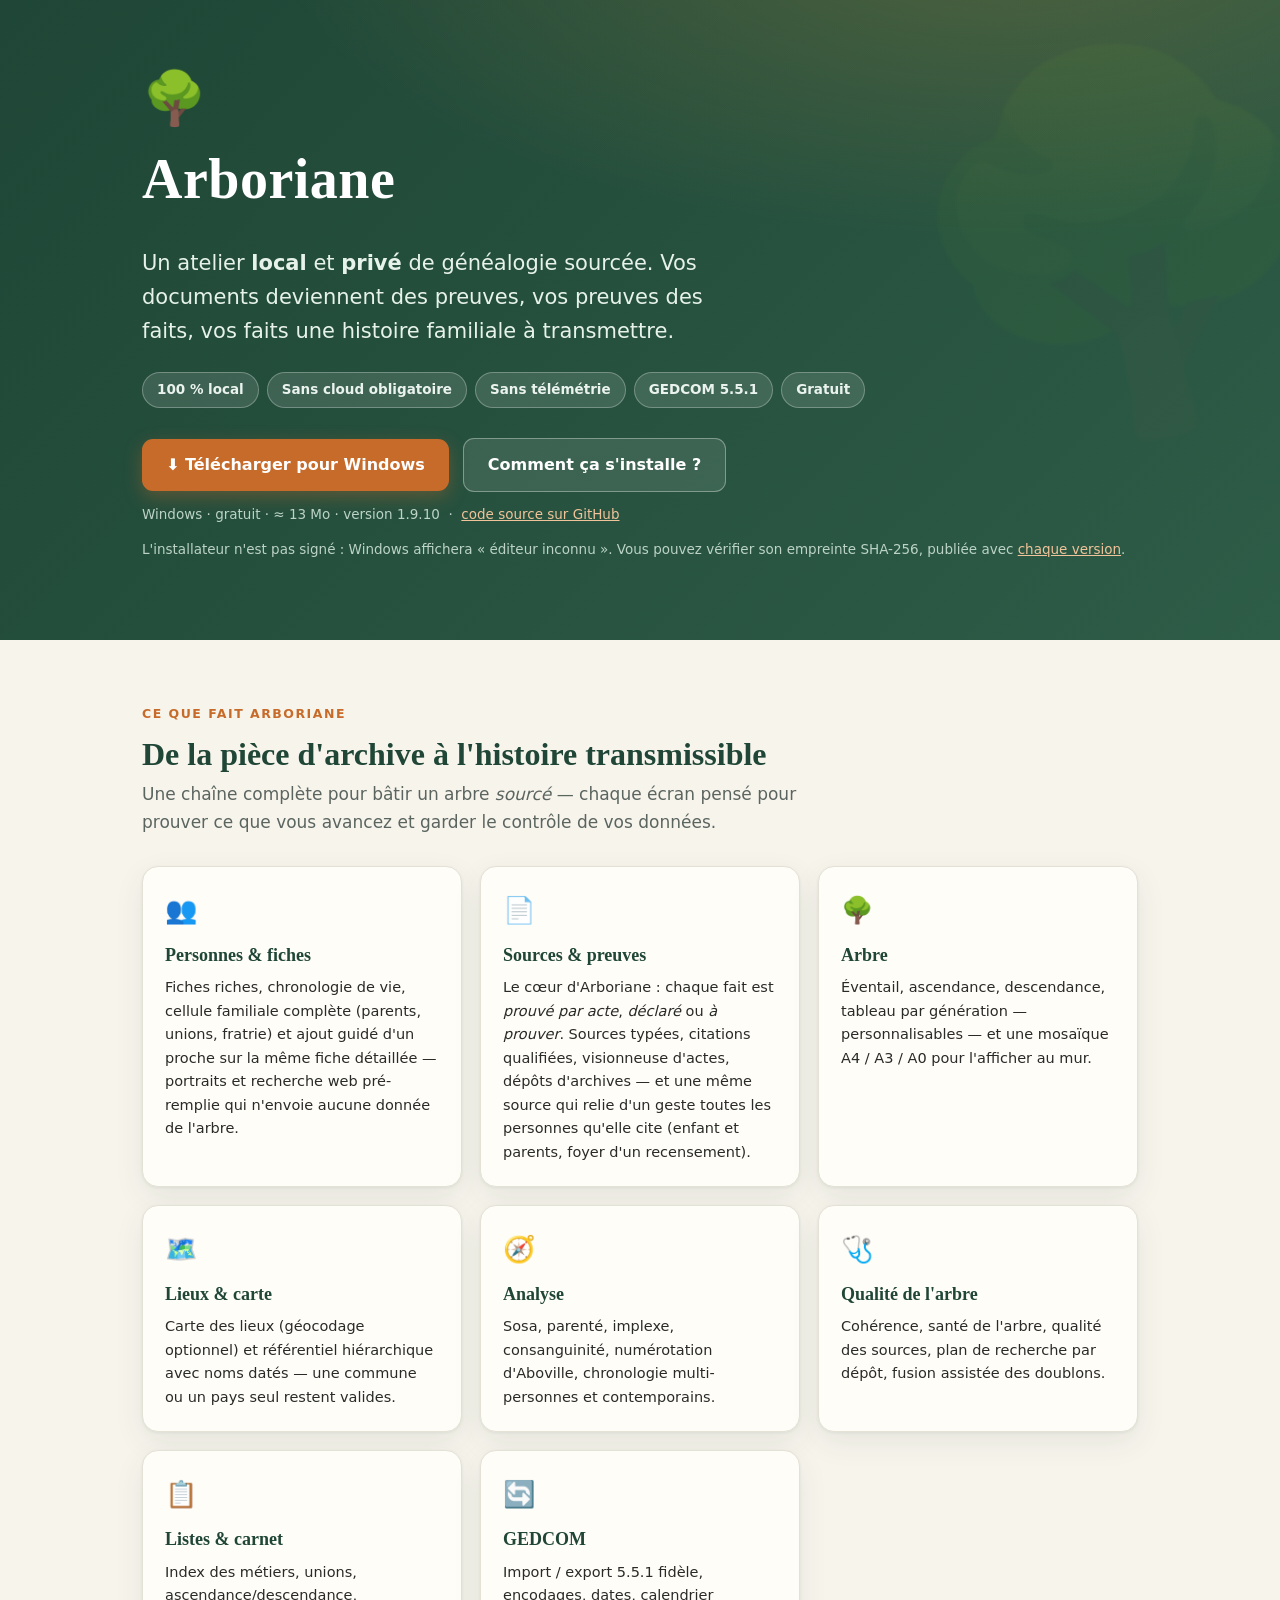
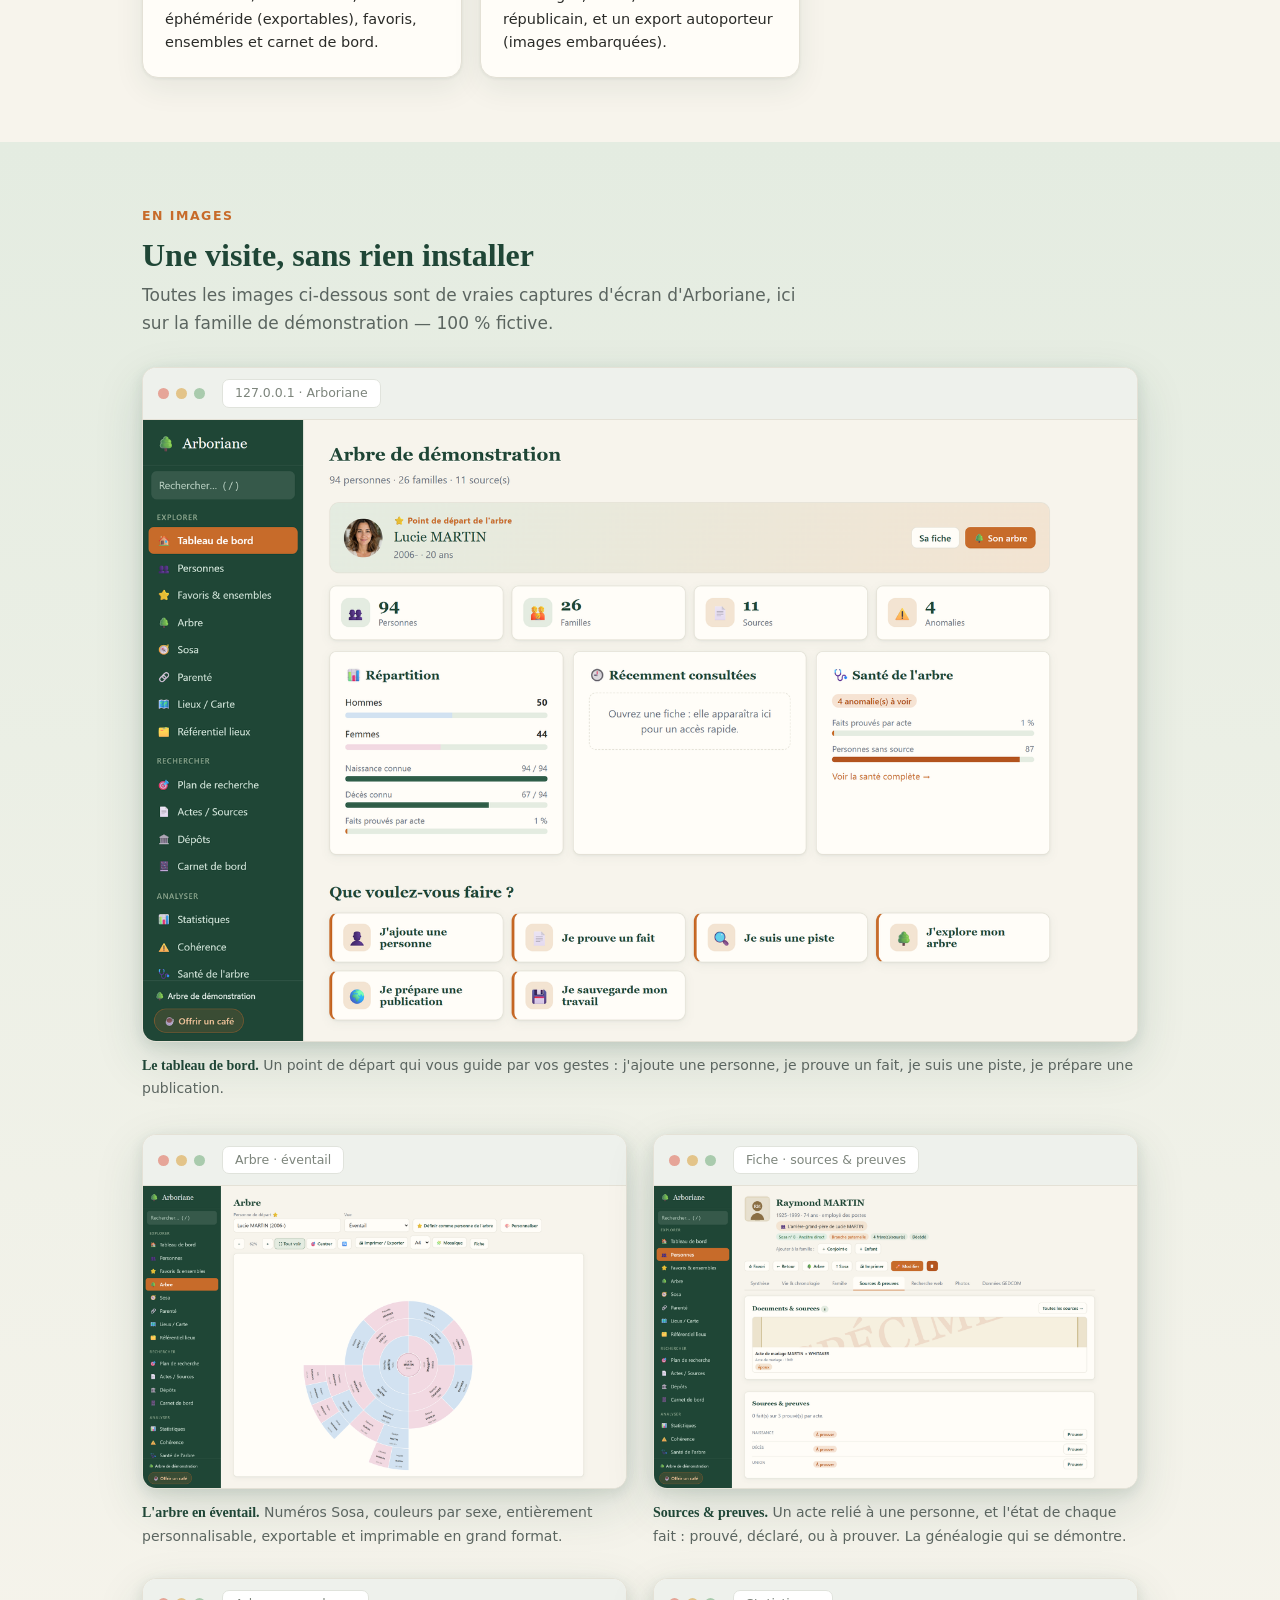
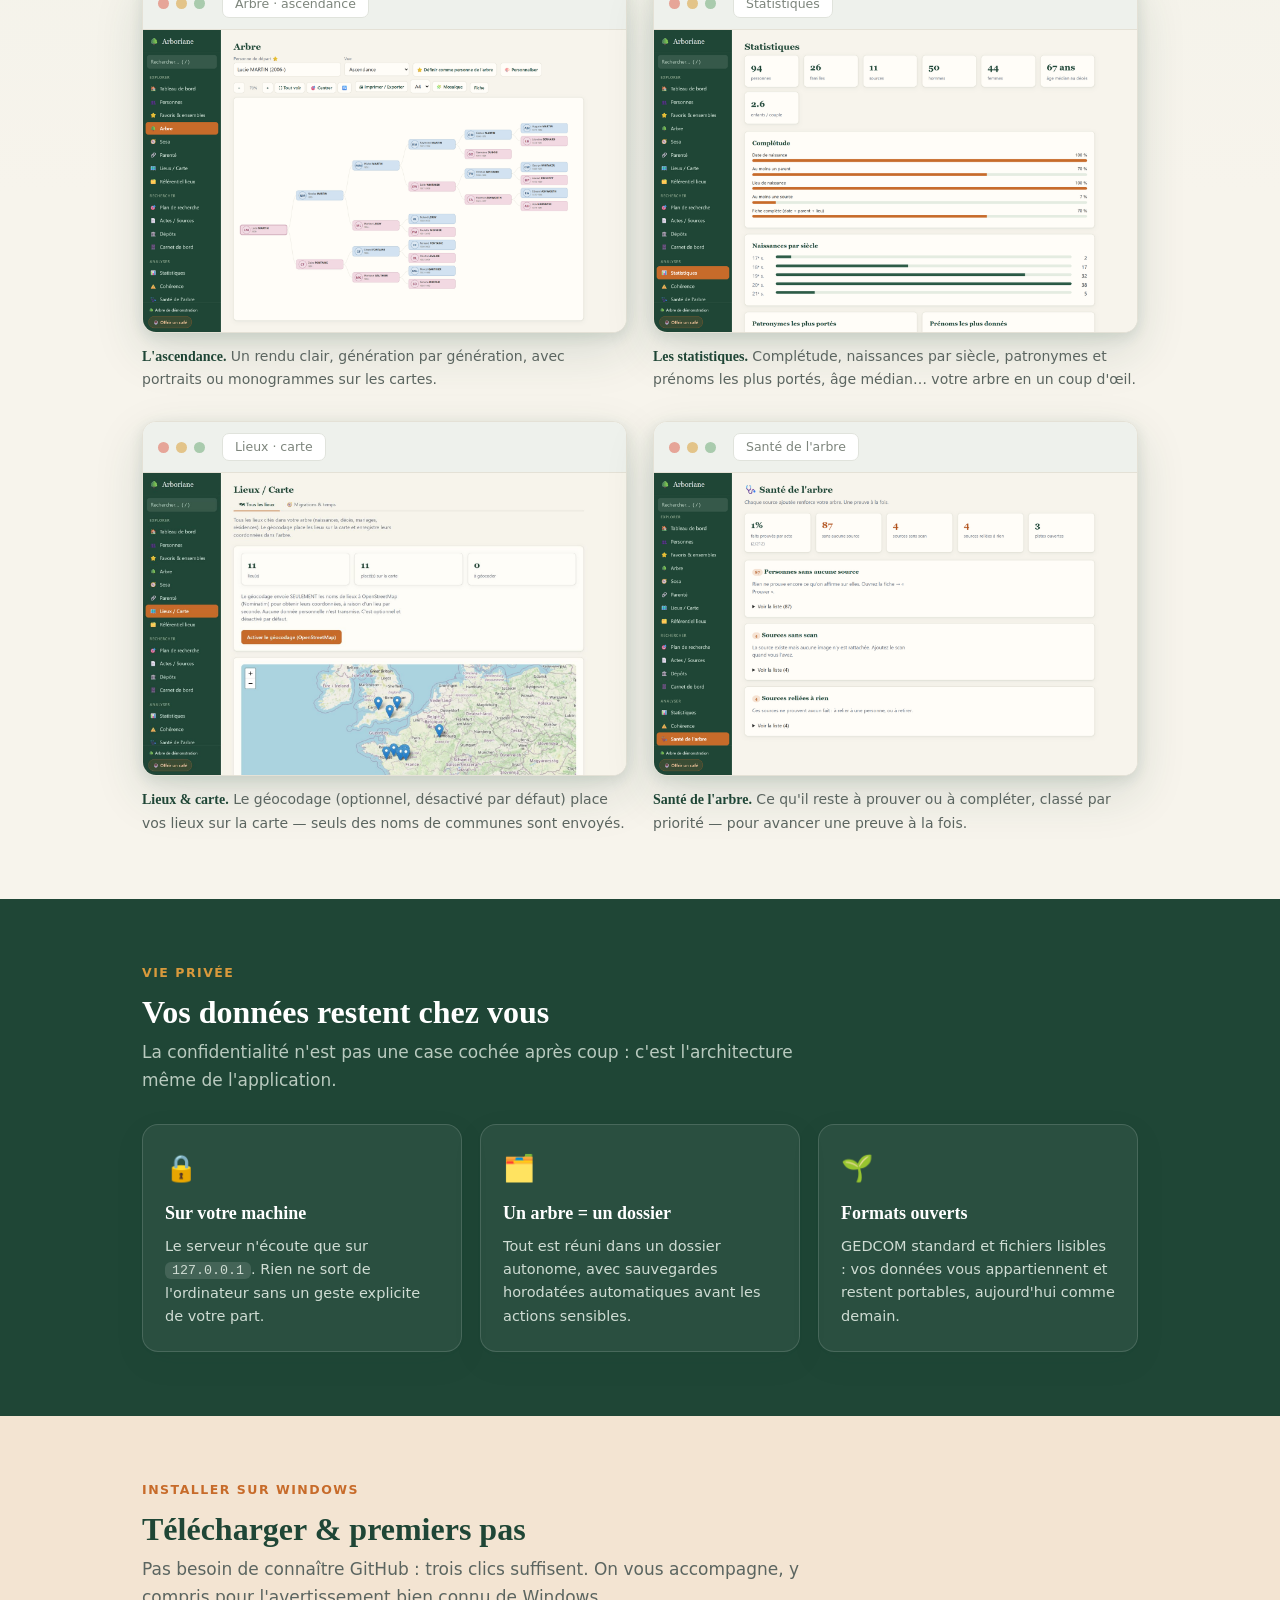
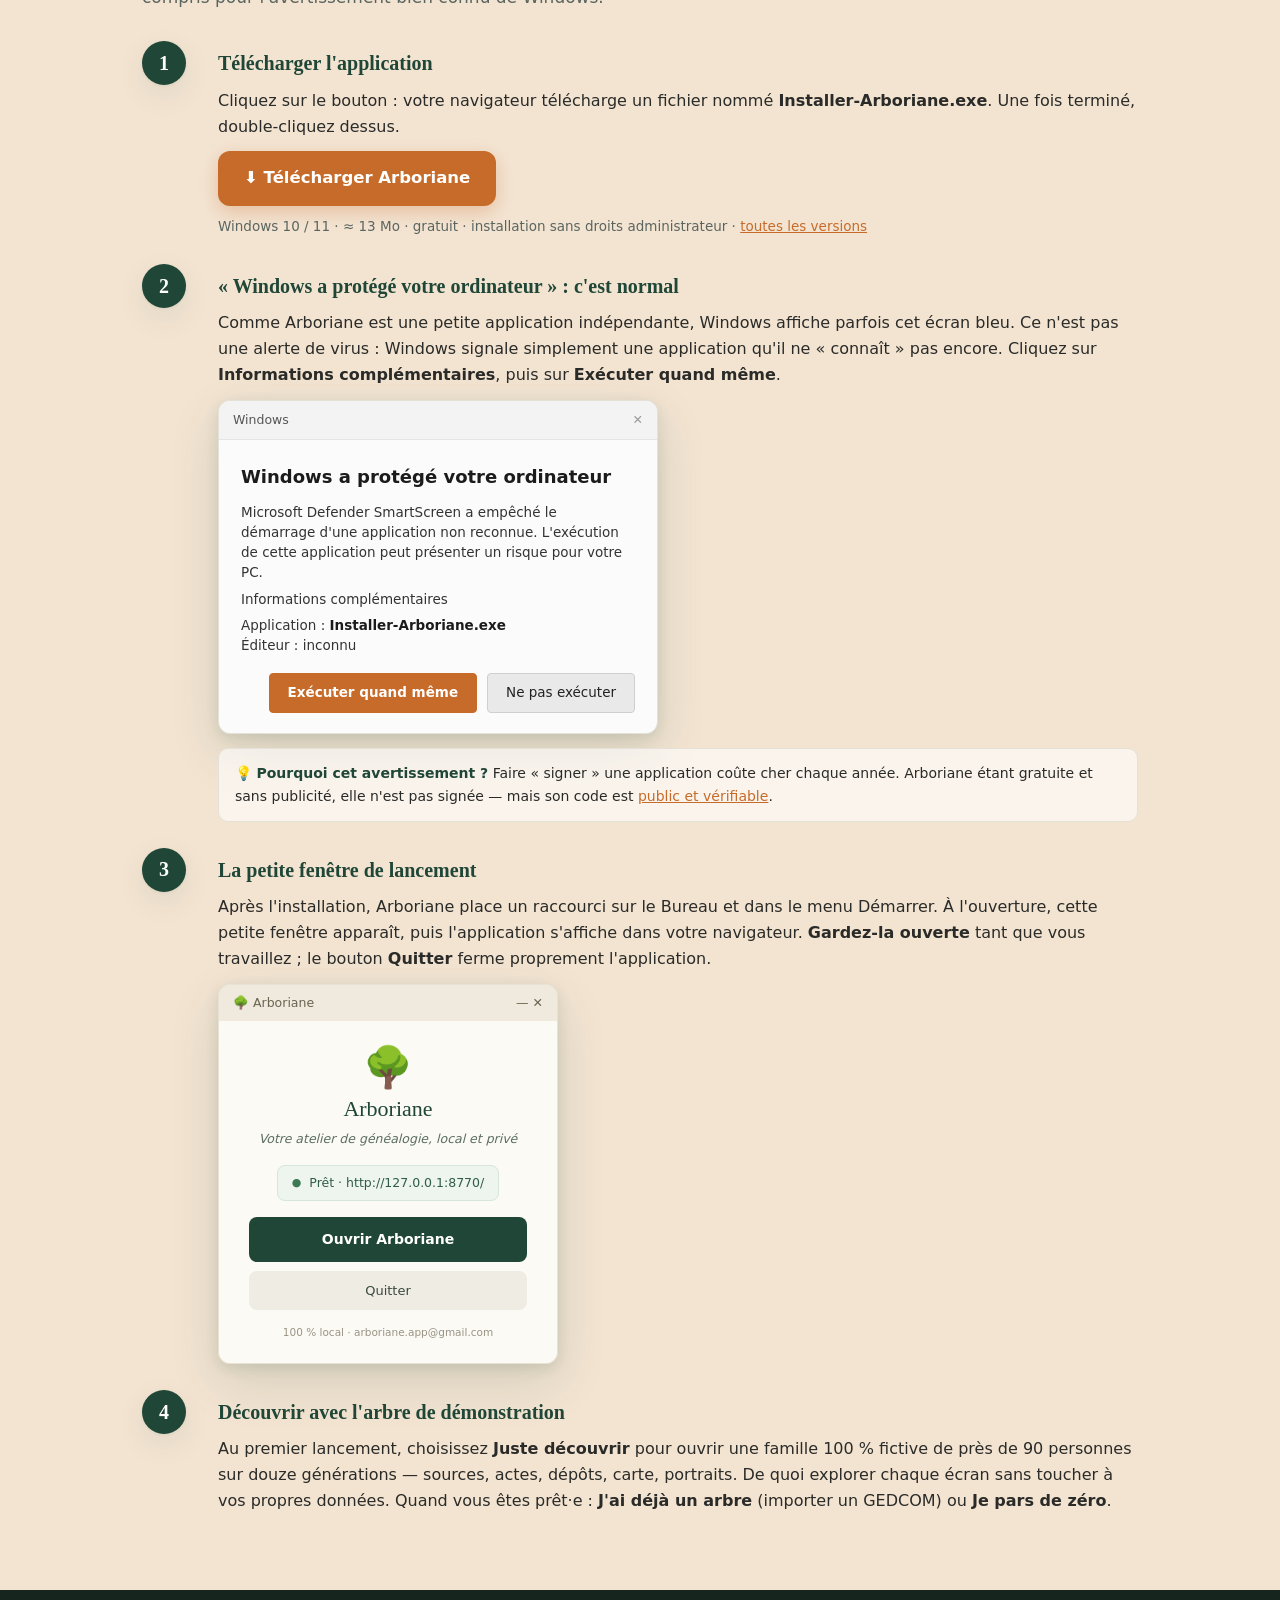
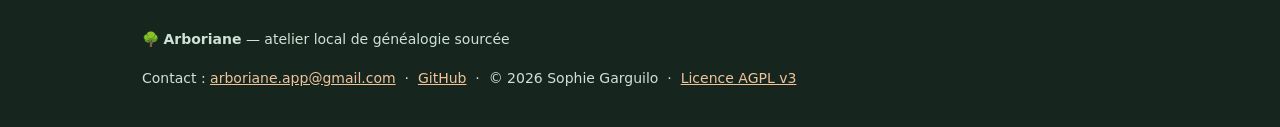
==== docs/index.html @ 30407f19 "Arboriane 1.9.10 — code source complet Atelier de généalogie local (Python + JS, sans dépendance) : " ====
<!doctype html>
<html lang="fr">
<head>
<meta charset="utf-8">
<meta name="viewport" content="width=device-width, initial-scale=1">
<title>Arboriane — atelier local de généalogie sourcée</title>
<meta name="description" content="Arboriane : un atelier local et privé de généalogie sourcée. Vos documents deviennent des preuves, vos preuves des faits, vos faits une histoire familiale. Téléchargement Windows gratuit.">
<link rel="icon" href="favicon.ico" sizes="any">
<style>
  :root{
    --vert:#1f4636; --vert-clair:#2d5c47; --sauge:#8ba58d; --sauge-pale:#e4ece1;
    --ivoire:#f7f4ec; --blanc:#fffdf8; --accent:#c76b2a; --accent-or:#d99a3c;
    --accent-pale:#f3e4d2; --texte:#2a2b28; --gris:#5b6560; --bord:#e4e1d6;
    --serif:Georgia,"Iowan Old Style","Palatino Linotype",serif;
    --sans:system-ui,-apple-system,"Segoe UI",Roboto,sans-serif;
    --ombre:0 1px 3px rgba(31,70,54,.07),0 10px 30px rgba(31,70,54,.08);
    --ombre-forte:0 4px 14px rgba(31,70,54,.12),0 18px 50px rgba(31,70,54,.14);
    --carte-bg:var(--blanc); --carte-bord:var(--bord); --page:var(--ivoire);
    --texte-c:var(--texte); --gris-c:var(--gris);
  }
  *{box-sizing:border-box}
  html{scroll-behavior:smooth}
  body{margin:0;font-family:var(--sans);color:var(--texte-c);background:var(--page);line-height:1.62;
    -webkit-font-smoothing:antialiased}
  a{color:var(--accent)}
  img{max-width:100%;height:auto;display:block}
  .wrap{max-width:1040px;margin:0 auto;padding:0 22px}

  /* ── Hero ─────────────────────────────────────────────── */
  header.hero{background:radial-gradient(1200px 500px at 78% -10%,rgba(217,154,60,.22),transparent 60%),
    linear-gradient(135deg,var(--vert),var(--vert-clair));
    color:#eaf3ee;padding:72px 0 66px;position:relative;overflow:hidden}
  header.hero .wrap{position:relative;z-index:1}
  .logo{font-size:52px;line-height:1}
  h1{font-family:var(--serif);font-size:clamp(40px,7vw,56px);margin:.18em 0 .12em;color:#fff;font-weight:600;letter-spacing:.5px}
  .tagline{font-size:clamp(18px,2.4vw,21px);max-width:46ch;color:#e6f2ea}
  .badges{display:flex;flex-wrap:wrap;gap:8px;margin-top:24px}
  .badge{display:inline-block;padding:6px 14px;border-radius:999px;font-size:13.5px;font-weight:600;
    background:rgba(255,255,255,.12);border:1px solid rgba(255,255,255,.28);color:#eaf3ee}
  .cta-row{display:flex;flex-wrap:wrap;gap:14px;margin-top:30px;align-items:center}
  .cta{display:inline-flex;align-items:center;gap:9px;padding:13px 24px;border-radius:11px;
    text-decoration:none;font-weight:700;font-size:16px;transition:transform .12s ease,background .12s ease}
  .cta:hover{transform:translateY(-1px)}
  .cta-primaire{background:var(--accent);color:#fff;box-shadow:0 6px 18px rgba(199,107,42,.35)}
  .cta-primaire:hover{background:#b25e22}
  .cta-secondaire{background:rgba(255,255,255,.10);color:#fff;border:1px solid rgba(255,255,255,.35)}
  .cta-secondaire:hover{background:rgba(255,255,255,.18)}
  .cta-note{margin-top:12px;font-size:13.5px;color:#bcd3c6}
  .grain{position:absolute;right:-70px;top:-50px;font-size:360px;opacity:.06;z-index:0;
    transform:rotate(-12deg);user-select:none;pointer-events:none}

  /* ── Sections ─────────────────────────────────────────── */
  section{padding:64px 0}
  h2{font-family:var(--serif);color:var(--vert);font-size:clamp(26px,4vw,32px);margin:0 0 8px;line-height:1.2}
  .kicker{text-transform:uppercase;letter-spacing:.12em;font-size:12.5px;font-weight:700;color:var(--accent);margin:0 0 10px}
  .sous{color:var(--gris-c);max-width:62ch;margin:0 0 30px;font-size:17px}

  .grille{display:grid;gap:18px;grid-template-columns:repeat(auto-fit,minmax(250px,1fr))}
  .carte{background:var(--carte-bg);border:1px solid var(--carte-bord);border-radius:16px;
    padding:22px 22px;box-shadow:var(--ombre)}
  .carte .ico{font-size:26px}
  .carte h3{font-family:var(--serif);color:var(--vert);font-size:18px;margin:10px 0 6px}
  .carte p{margin:0;color:var(--texte-c);font-size:14.5px}

  /* ── Galerie captures ─────────────────────────────────── */
  .apercu{background:linear-gradient(180deg,var(--sauge-pale),var(--ivoire) 70%)}
  .cadre{background:var(--carte-bg);border:1px solid var(--carte-bord);border-radius:14px;overflow:hidden;
    box-shadow:var(--ombre-forte)}
  .cadre .barre{display:flex;align-items:center;gap:7px;padding:11px 15px;background:#eef1ec;
    border-bottom:1px solid var(--carte-bord)}
  .cadre .pastille{width:11px;height:11px;border-radius:50%;background:#cfd6cd}
  .cadre .pastille.r{background:#e6a598}.cadre .pastille.j{background:#e3c489}.cadre .pastille.v{background:#a9cbad}
  .cadre .url{margin-left:10px;font-size:12.5px;color:#7d857c;background:#fff;border:1px solid #e0e3dc;
    border-radius:7px;padding:3px 12px}
  .cadre img{width:100%;display:block}
  figure{margin:0}
  figcaption{margin-top:12px;font-size:14px;color:var(--gris-c)}
  figcaption b{color:var(--vert);font-family:var(--serif);font-weight:600}
  .vedette{margin-bottom:34px}
  .galerie{display:grid;gap:30px 26px;grid-template-columns:1fr 1fr}
  @media (max-width:760px){ .galerie{grid-template-columns:1fr} }

  /* ── Confidentialité ──────────────────────────────────── */
  .prive{background:var(--vert);color:#e7efe9}
  .prive h2{color:#fff}.prive .kicker{color:var(--accent-or)}
  .prive .sous{color:#b9cabf}
  .prive .carte{background:rgba(255,255,255,.05);border-color:rgba(255,255,255,.14)}
  .prive .carte h3{color:#fff}.prive .carte p{color:#cfdcd3}
  .prive .carte .ico{filter:saturate(1.1)}
  .prive code{background:rgba(255,255,255,.12);padding:1px 7px;border-radius:6px;font-size:.92em}

  /* ── Télécharger / premiers pas ───────────────────────── */
  .install{background:var(--accent-pale)}
  .etapes{display:grid;gap:26px}
  .etape{display:grid;grid-template-columns:56px 1fr;gap:20px;align-items:start}
  .num{width:44px;height:44px;border-radius:50%;background:var(--vert);color:#fff;display:grid;place-items:center;
    font-family:var(--serif);font-size:20px;font-weight:600;box-shadow:var(--ombre)}
  .etape h3{font-family:var(--serif);color:var(--vert);font-size:20px;margin:6px 0 8px}
  .etape p{margin:0 0 12px;color:var(--texte-c)}
  .dl-gros{display:inline-flex;align-items:center;gap:10px;background:var(--accent);color:#fff;text-decoration:none;
    font-weight:700;font-size:16.5px;padding:14px 26px;border-radius:12px;box-shadow:0 6px 18px rgba(199,107,42,.3)}
  .dl-gros:hover{background:#b25e22}
  .dl-meta{display:block;margin-top:10px;font-size:13.5px;color:var(--gris-c)}

  /* Fausse fenêtre Windows (SmartScreen) */
  .maquette{max-width:440px;border-radius:12px;overflow:hidden;box-shadow:var(--ombre-forte);
    border:1px solid var(--bord);background:#fbfbfb;font-size:14px}
  .ss-barre{background:#f3f3f3;padding:9px 14px;font-size:12.5px;color:#555;border-bottom:1px solid #e5e5e5;
    display:flex;justify-content:space-between;align-items:center}
  .ss-barre .x{color:#999}
  .ss-corps{padding:22px 22px 20px}
  .ss-corps h4{margin:0 0 10px;font-size:18px;color:#1b1b1b;font-family:var(--sans);font-weight:600}
  .ss-corps p{margin:0 0 6px;color:#333;font-size:13.5px;line-height:1.5}
  .ss-lien{color:#2864b6;font-size:13.5px}
  .ss-appli{margin:12px 0 4px;font-size:13px;color:#555}
  .ss-appli b{color:#1b1b1b}
  .ss-btns{display:flex;gap:10px;justify-content:flex-end;margin-top:18px}
  .ss-btn{padding:8px 18px;border-radius:4px;font-size:13.5px;border:1px solid #cfcfcf;background:#e9e9e9;color:#222;cursor:default}
  .ss-btn.on{background:var(--accent);border-color:var(--accent);color:#fff;font-weight:600}

  /* Fenêtre de lancement Arboriane */
  .lanceur{max-width:340px;border-radius:12px;overflow:hidden;box-shadow:var(--ombre-forte);border:1px solid #e7e2d4}
  .lanceur .titre{background:#efeadd;padding:8px 14px;font-size:12.5px;color:#6a6350;display:flex;justify-content:space-between;align-items:center}
  .lanceur .corps{background:#fbfaf5;padding:26px 30px 22px;text-align:center}
  .lanceur .emb{font-size:40px;line-height:1}
  .lanceur .nom{font-family:var(--serif);font-size:22px;color:var(--vert);margin:4px 0 2px}
  .lanceur .acc{font-style:italic;font-size:12.5px;color:#5c6f60;margin:0 0 16px}
  .lanceur .etat{display:inline-flex;align-items:center;gap:8px;background:#eef5ef;border:1px solid #d6e6da;
    border-radius:8px;padding:7px 14px;font-size:12.5px;color:#2f5c47}
  .lanceur .etat .pt{color:#3d7a54;font-size:11px}
  .lanceur .bouton{margin-top:16px;background:var(--vert);color:#fff;border-radius:8px;padding:11px;font-weight:700;font-size:14px}
  .lanceur .quitter{margin-top:9px;background:#efece3;color:#3a4a40;border-radius:8px;padding:9px;font-size:13px}
  .lanceur .pied{margin-top:14px;font-size:10.5px;color:#9a9384}

  .astuce{margin-top:14px;background:rgba(255,255,255,.6);border:1px solid var(--bord);border-radius:10px;
    padding:13px 16px;font-size:14px;color:var(--texte-c)}
  .astuce b{color:var(--vert)}

  /* ── Footer ───────────────────────────────────────────── */
  footer{background:#16261e;color:#cfe2d7;padding:38px 0;font-size:14px}
  footer a{color:#f0c39a}
  .footer-row{display:flex;justify-content:space-between;gap:16px;flex-wrap:wrap;align-items:center}

  @media (max-width:640px){
    section{padding:48px 0}
    .etape{grid-template-columns:1fr;gap:8px}
    .num{margin-bottom:4px}
  }

  /* ── Thème sombre ─────────────────────────────────────── */
  @media (prefers-color-scheme:dark){
    :root{--page:#14201b;--texte-c:#e6ece8;--gris-c:#a9b6af;--carte-bg:#1c2b24;--carte-bord:#2c3f36}
    .apercu{background:linear-gradient(180deg,#182420,#14201b 70%)}
    .cadre{border-color:#2c3f36}
    .cadre .barre{background:#16211c;border-color:#2c3f36}
    .cadre .url{background:#0f1814;border-color:#2c3f36;color:#9fb0a6}
    .install{background:#20180f}
    .astuce{background:rgba(255,255,255,.04);border-color:#3a3226}
    h2{color:#eafff2}.etape h3,.carte h3{color:#dff0e6}
  }
</style>
</head>
<body>

<!-- ══════════ HERO ══════════ -->
<header class="hero">
  <div class="grain">🌳</div>
  <div class="wrap">
    <div class="logo">🌳</div>
    <h1>Arboriane</h1>
    <p class="tagline">Un atelier <strong>local</strong> et <strong>privé</strong> de
      généalogie sourcée. Vos documents deviennent des preuves, vos preuves des faits,
      vos faits une histoire familiale à transmettre.</p>
    <div class="badges">
      <span class="badge">100 % local</span>
      <span class="badge">Sans cloud obligatoire</span>
      <span class="badge">Sans télémétrie</span>
      <span class="badge">GEDCOM 5.5.1</span>
      <span class="badge">Gratuit</span>
    </div>
    <div class="cta-row">
      <!-- Lien STABLE : /releases/latest/download/Installer-Arboriane.exe pointe toujours vers la dernière Release (aucune MAJ par version). L'asset doit garder le nom fixe Installer-Arboriane.exe (voir installateur.iss). -->
      <a class="cta cta-primaire" href="https://github.com/sophiegarguilo-star/arboriane/releases/latest/download/Installer-Arboriane.exe">⬇ Télécharger pour Windows</a>
      <a class="cta cta-secondaire" href="#telecharger">Comment ça s'installe ?</a>
    </div>
    <p class="cta-note">Windows · gratuit · ≈ 13 Mo · version <span class="version-arboriane">1.9.10</span> &nbsp;·&nbsp;
      <a href="https://github.com/sophiegarguilo-star/arboriane" style="color:#f0c39a">code source sur GitHub</a></p>
    <!-- Le dire franchement vaut mieux que laisser Windows le dire à notre place. -->
    <p class="cta-note" style="margin-top:6px">L'installateur n'est pas signé : Windows affichera
      « éditeur inconnu ». Vous pouvez vérifier son empreinte SHA-256, publiée avec
      <a href="https://github.com/sophiegarguilo-star/arboriane/releases/latest" style="color:#f0c39a">chaque version</a>.</p>
  </div>
</header>

<!-- ══════════ CE QUE FAIT ARBORIANE ══════════ -->
<section id="fonctions">
  <div class="wrap">
    <p class="kicker">Ce que fait Arboriane</p>
    <h2>De la pièce d'archive à l'histoire transmissible</h2>
    <p class="sous">Une chaîne complète pour bâtir un arbre <em>sourcé</em> — chaque écran pensé
      pour prouver ce que vous avancez et garder le contrôle de vos données.</p>
    <div class="grille">
      <div class="carte"><div class="ico">👥</div><h3>Personnes &amp; fiches</h3>
        <p>Fiches riches, chronologie de vie, cellule familiale complète (parents, unions,
          fratrie) et ajout guidé d'un proche sur la même fiche détaillée — portraits et
          recherche web pré-remplie qui n'envoie aucune donnée de l'arbre.</p></div>
      <div class="carte"><div class="ico">📄</div><h3>Sources &amp; preuves</h3>
        <p>Le cœur d'Arboriane : chaque fait est <em>prouvé par acte</em>, <em>déclaré</em>
          ou <em>à prouver</em>. Sources typées, citations qualifiées, visionneuse d'actes,
          dépôts d'archives — et une même source qui relie d'un geste toutes les
          personnes qu'elle cite (enfant et parents, foyer d'un recensement).</p></div>
      <div class="carte"><div class="ico">🌳</div><h3>Arbre</h3>
        <p>Éventail, ascendance, descendance, tableau par génération — personnalisables —
          et une mosaïque A4 / A3 / A0 pour l'afficher au mur.</p></div>
      <div class="carte"><div class="ico">🗺️</div><h3>Lieux &amp; carte</h3>
        <p>Carte des lieux (géocodage optionnel) et référentiel hiérarchique avec noms
          datés — une commune ou un pays seul restent valides.</p></div>
      <div class="carte"><div class="ico">🧭</div><h3>Analyse</h3>
        <p>Sosa, parenté, implexe, consanguinité, numérotation d'Aboville, chronologie
          multi-personnes et contemporains.</p></div>
      <div class="carte"><div class="ico">🩺</div><h3>Qualité de l'arbre</h3>
        <p>Cohérence, santé de l'arbre, qualité des sources, plan de recherche par dépôt,
          fusion assistée des doublons.</p></div>
      <div class="carte"><div class="ico">📋</div><h3>Listes &amp; carnet</h3>
        <p>Index des métiers, unions, ascendance/descendance, éphéméride (exportables),
          favoris, ensembles et carnet de bord.</p></div>
      <div class="carte"><div class="ico">🔄</div><h3>GEDCOM</h3>
        <p>Import / export 5.5.1 fidèle, encodages, dates, calendrier républicain, et un
          export autoporteur (images embarquées).</p></div>
    </div>
  </div>
</section>

<!-- ══════════ EN IMAGES ══════════ -->
<section class="apercu">
  <div class="wrap">
    <p class="kicker">En images</p>
    <h2>Une visite, sans rien installer</h2>
    <p class="sous">Toutes les images ci-dessous sont de vraies captures d'écran d'Arboriane,
      ici sur la famille de démonstration — 100 % fictive.</p>

    <figure class="vedette">
      <div class="cadre">
        <div class="barre"><span class="pastille r"></span><span class="pastille j"></span><span class="pastille v"></span>
          <span class="url">127.0.0.1 · Arboriane</span></div>
        <img src="captures/tableau.png" alt="Tableau de bord d'Arboriane" loading="lazy">
      </div>
      <figcaption><b>Le tableau de bord.</b> Un point de départ qui vous guide par vos gestes :
        j'ajoute une personne, je prouve un fait, je suis une piste, je prépare une publication.</figcaption>
    </figure>

    <div class="galerie">
      <figure>
        <div class="cadre">
          <div class="barre"><span class="pastille r"></span><span class="pastille j"></span><span class="pastille v"></span>
            <span class="url">Arbre · éventail</span></div>
          <img src="captures/arbre-eventail.png" alt="Arbre généalogique en éventail" loading="lazy">
        </div>
        <figcaption><b>L'arbre en éventail.</b> Numéros Sosa, couleurs par sexe, entièrement
          personnalisable, exportable et imprimable en grand format.</figcaption>
      </figure>

      <figure>
        <div class="cadre">
          <div class="barre"><span class="pastille r"></span><span class="pastille j"></span><span class="pastille v"></span>
            <span class="url">Fiche · sources &amp; preuves</span></div>
          <img src="captures/sources.png" alt="Fiche personne avec ses sources et preuves" loading="lazy">
        </div>
        <figcaption><b>Sources &amp; preuves.</b> Un acte relié à une personne, et l'état de
          chaque fait : prouvé, déclaré, ou à prouver. La généalogie qui se démontre.</figcaption>
      </figure>

      <figure>
        <div class="cadre">
          <div class="barre"><span class="pastille r"></span><span class="pastille j"></span><span class="pastille v"></span>
            <span class="url">Arbre · ascendance</span></div>
          <img src="captures/arbre-ascendance.png" alt="Arbre d'ascendance" loading="lazy">
        </div>
        <figcaption><b>L'ascendance.</b> Un rendu clair, génération par génération, avec
          portraits ou monogrammes sur les cartes.</figcaption>
      </figure>

      <figure>
        <div class="cadre">
          <div class="barre"><span class="pastille r"></span><span class="pastille j"></span><span class="pastille v"></span>
            <span class="url">Statistiques</span></div>
          <img src="captures/statistiques.png" alt="Statistiques de l'arbre" loading="lazy">
        </div>
        <figcaption><b>Les statistiques.</b> Complétude, naissances par siècle, patronymes et
          prénoms les plus portés, âge médian… votre arbre en un coup d'œil.</figcaption>
      </figure>

      <figure>
        <div class="cadre">
          <div class="barre"><span class="pastille r"></span><span class="pastille j"></span><span class="pastille v"></span>
            <span class="url">Lieux · carte</span></div>
          <img src="captures/lieux.jpg" alt="Carte des lieux de l'arbre" loading="lazy">
        </div>
        <figcaption><b>Lieux &amp; carte.</b> Le géocodage (optionnel, désactivé par défaut)
          place vos lieux sur la carte — seuls des noms de communes sont envoyés.</figcaption>
      </figure>

      <figure>
        <div class="cadre">
          <div class="barre"><span class="pastille r"></span><span class="pastille j"></span><span class="pastille v"></span>
            <span class="url">Santé de l'arbre</span></div>
          <img src="captures/sante.png" alt="Santé de l'arbre" loading="lazy">
        </div>
        <figcaption><b>Santé de l'arbre.</b> Ce qu'il reste à prouver ou à compléter, classé
          par priorité — pour avancer une preuve à la fois.</figcaption>
      </figure>
    </div>
  </div>
</section>

<!-- ══════════ CONFIDENTIALITÉ ══════════ -->
<section class="prive">
  <div class="wrap">
    <p class="kicker">Vie privée</p>
    <h2>Vos données restent chez vous</h2>
    <p class="sous">La confidentialité n'est pas une case cochée après coup : c'est
      l'architecture même de l'application.</p>
    <div class="grille">
      <div class="carte"><div class="ico">🔒</div><h3>Sur votre machine</h3>
        <p>Le serveur n'écoute que sur <code>127.0.0.1</code>. Rien ne sort de
          l'ordinateur sans un geste explicite de votre part.</p></div>
      <div class="carte"><div class="ico">🗂️</div><h3>Un arbre = un dossier</h3>
        <p>Tout est réuni dans un dossier autonome, avec sauvegardes horodatées
          automatiques avant les actions sensibles.</p></div>
      <div class="carte"><div class="ico">🌱</div><h3>Formats ouverts</h3>
        <p>GEDCOM standard et fichiers lisibles : vos données vous appartiennent et
          restent portables, aujourd'hui comme demain.</p></div>
    </div>
  </div>
</section>

<!-- ══════════ TÉLÉCHARGER & PREMIERS PAS ══════════ -->
<section class="install" id="telecharger">
  <div class="wrap">
    <p class="kicker">Installer sur Windows</p>
    <h2>Télécharger &amp; premiers pas</h2>
    <p class="sous">Pas besoin de connaître GitHub : trois clics suffisent. On vous accompagne,
      y compris pour l'avertissement bien connu de Windows.</p>

    <div class="etapes">

      <div class="etape">
        <div class="num">1</div>
        <div>
          <h3>Télécharger l'application</h3>
          <p>Cliquez sur le bouton : votre navigateur télécharge un fichier nommé
            <b>Installer-Arboriane.exe</b>. Une fois terminé, double-cliquez dessus.</p>
          <a class="dl-gros" href="https://github.com/sophiegarguilo-star/arboriane/releases/latest/download/Installer-Arboriane.exe">⬇ Télécharger Arboriane</a>
          <span class="dl-meta">Windows 10 / 11 · ≈ 13 Mo · gratuit · installation sans droits administrateur ·
            <a href="https://github.com/sophiegarguilo-star/arboriane/releases/latest">toutes les versions</a></span>
        </div>
      </div>

      <div class="etape">
        <div class="num">2</div>
        <div>
          <h3>« Windows a protégé votre ordinateur » : c'est normal</h3>
          <p>Comme Arboriane est une petite application indépendante, Windows affiche parfois
            cet écran bleu. Ce n'est pas une alerte de virus : Windows signale simplement une
            application qu'il ne « connaît » pas encore. Cliquez sur
            <b>Informations complémentaires</b>, puis sur <b>Exécuter quand même</b>.</p>
          <div class="maquette" role="img" aria-label="Fenêtre Windows : Windows a protégé votre ordinateur, avec les boutons Informations complémentaires et Exécuter quand même">
            <div class="ss-barre"><span>Windows</span><span class="x">✕</span></div>
            <div class="ss-corps">
              <h4>Windows a protégé votre ordinateur</h4>
              <p>Microsoft Defender SmartScreen a empêché le démarrage d'une application non
                reconnue. L'exécution de cette application peut présenter un risque pour votre PC.</p>
              <p class="ss-lien">Informations complémentaires</p>
              <p class="ss-appli">Application&nbsp;: <b>Installer-Arboriane.exe</b><br>Éditeur&nbsp;: inconnu</p>
              <div class="ss-btns">
                <span class="ss-btn on">Exécuter quand même</span>
                <span class="ss-btn">Ne pas exécuter</span>
              </div>
            </div>
          </div>
          <div class="astuce">💡 <b>Pourquoi cet avertissement&nbsp;?</b> Faire « signer » une
            application coûte cher chaque année. Arboriane étant gratuite et sans publicité,
            elle n'est pas signée — mais son code est <a href="https://github.com/sophiegarguilo-star/arboriane">public et vérifiable</a>.</div>
        </div>
      </div>

      <div class="etape">
        <div class="num">3</div>
        <div>
          <h3>La petite fenêtre de lancement</h3>
          <p>Après l'installation, Arboriane place un raccourci sur le Bureau et dans le menu
            Démarrer. À l'ouverture, cette petite fenêtre apparaît, puis l'application s'affiche
            dans votre navigateur. <b>Gardez-la ouverte</b> tant que vous travaillez ; le bouton
            <b>Quitter</b> ferme proprement l'application.</p>
          <div class="lanceur" role="img" aria-label="Fenêtre de lancement d'Arboriane avec le bouton Ouvrir Arboriane">
            <div class="titre"><span>🌳 Arboriane</span><span>—  ✕</span></div>
            <div class="corps">
              <div class="emb">🌳</div>
              <div class="nom">Arboriane</div>
              <p class="acc">Votre atelier de généalogie, local et privé</p>
              <div class="etat"><span class="pt">●</span> Prêt · http://127.0.0.1:8770/</div>
              <div class="bouton">Ouvrir Arboriane</div>
              <div class="quitter">Quitter</div>
              <div class="pied">100 % local · arboriane.app@gmail.com</div>
            </div>
          </div>
        </div>
      </div>

      <div class="etape">
        <div class="num">4</div>
        <div>
          <h3>Découvrir avec l'arbre de démonstration</h3>
          <p>Au premier lancement, choisissez <b>Juste découvrir</b> pour ouvrir une famille
            100 % fictive de près de 90 personnes sur douze générations — sources, actes, dépôts,
            carte, portraits. De quoi explorer chaque écran sans toucher à vos propres données.
            Quand vous êtes prêt·e : <b>J'ai déjà un arbre</b> (importer un GEDCOM) ou
            <b>Je pars de zéro</b>.</p>
        </div>
      </div>

    </div>
  </div>
</section>

<!-- ══════════ FOOTER ══════════ -->
<footer>
  <div class="wrap footer-row">
    <div>🌳 <strong>Arboriane</strong> — atelier local de généalogie sourcée</div>
    <div>Contact : <a href="mailto:arboriane.app@gmail.com">arboriane.app@gmail.com</a>
      &nbsp;·&nbsp; <a href="https://github.com/sophiegarguilo-star/arboriane">GitHub</a>
      &nbsp;·&nbsp; © 2026 Sophie Garguilo &nbsp;·&nbsp;
      <a href="https://github.com/sophiegarguilo-star/arboriane/blob/main/LICENSE">Licence AGPL v3</a></div>
  </div>
</footer>

<script>
  /* Numéro de version toujours à jour : on lit la dernière Release publiée.
     Repli silencieux sur le numéro écrit en dur (hors ligne / quota API). */
  fetch("https://api.github.com/repos/sophiegarguilo-star/arboriane/releases/latest")
    .then(function (r) { return r.json(); })
    .then(function (d) {
      if (!d || !d.tag_name) return;
      var v = String(d.tag_name).replace(/^v/i, "");
      var els = document.querySelectorAll(".version-arboriane");
      for (var i = 0; i < els.length; i++) els[i].textContent = v;
    })
    .catch(function () { /* on garde le numéro figé */ });
</script>
</body>
</html>
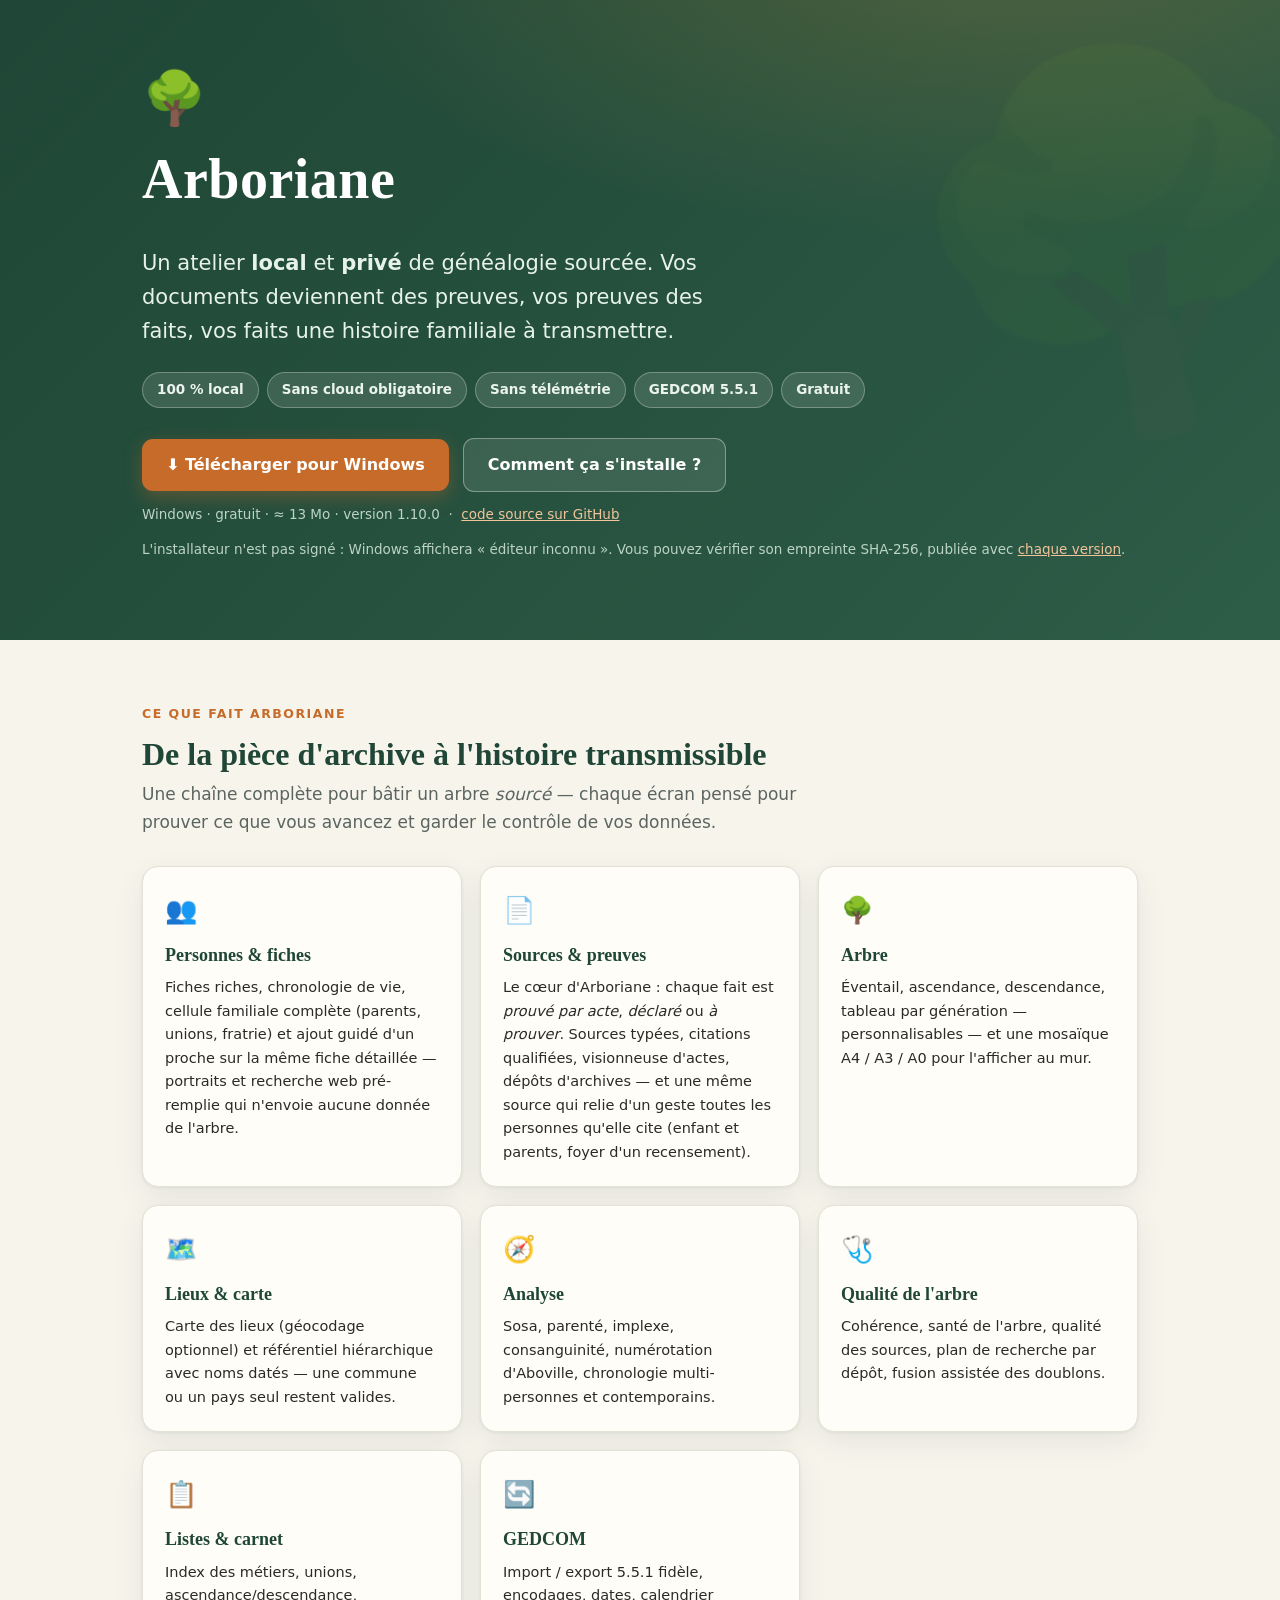
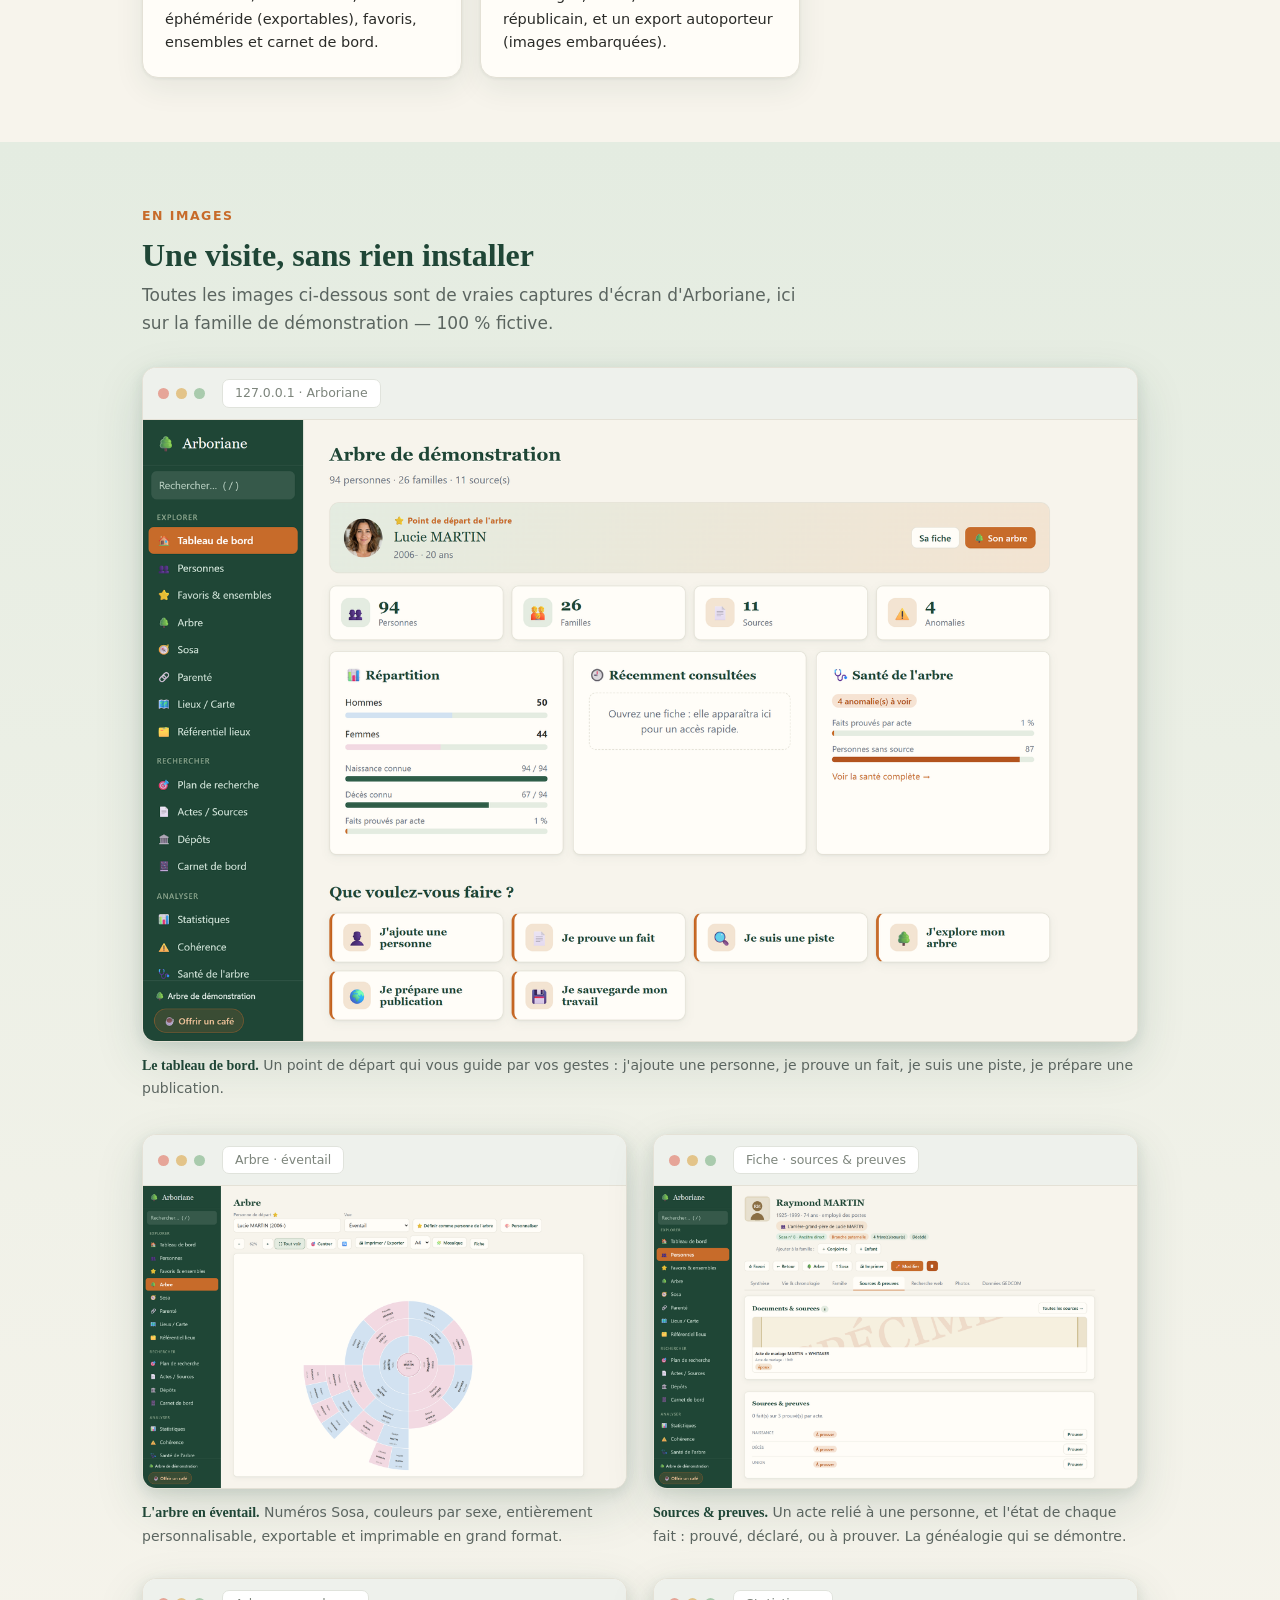
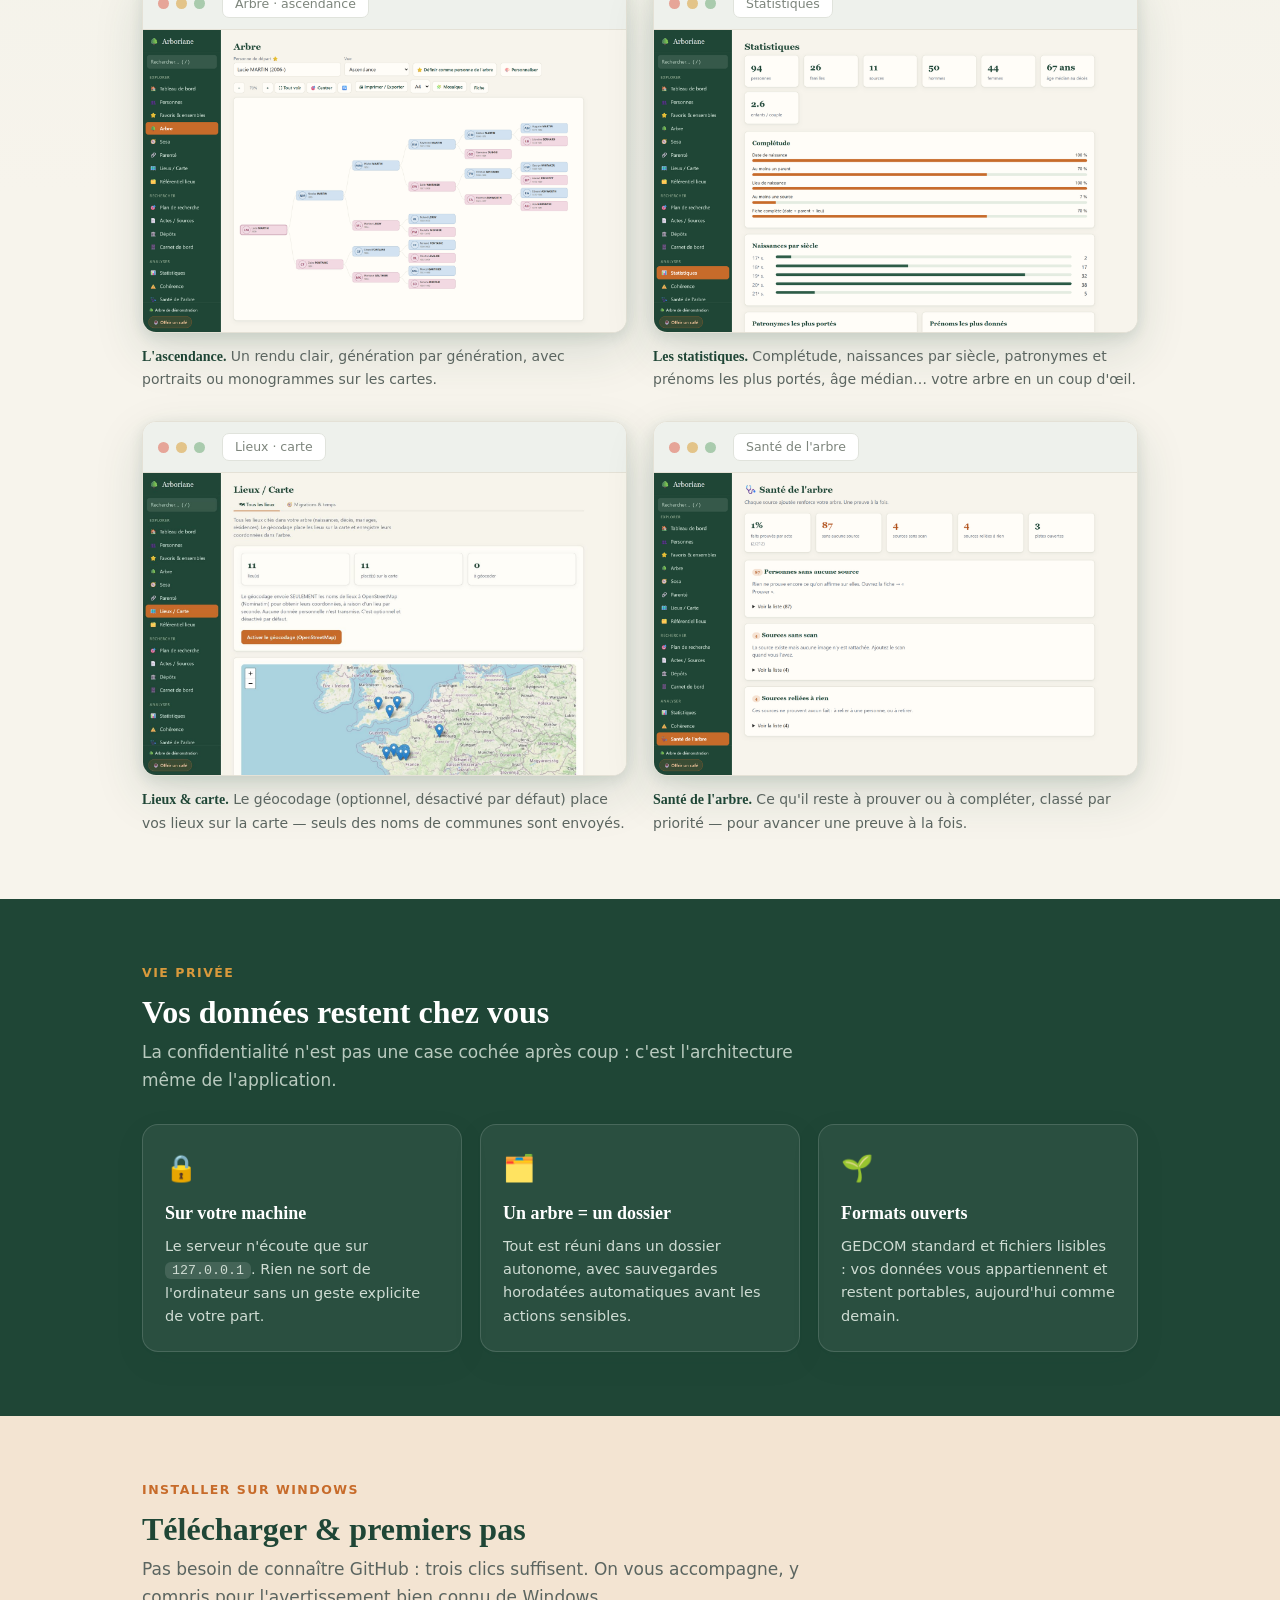
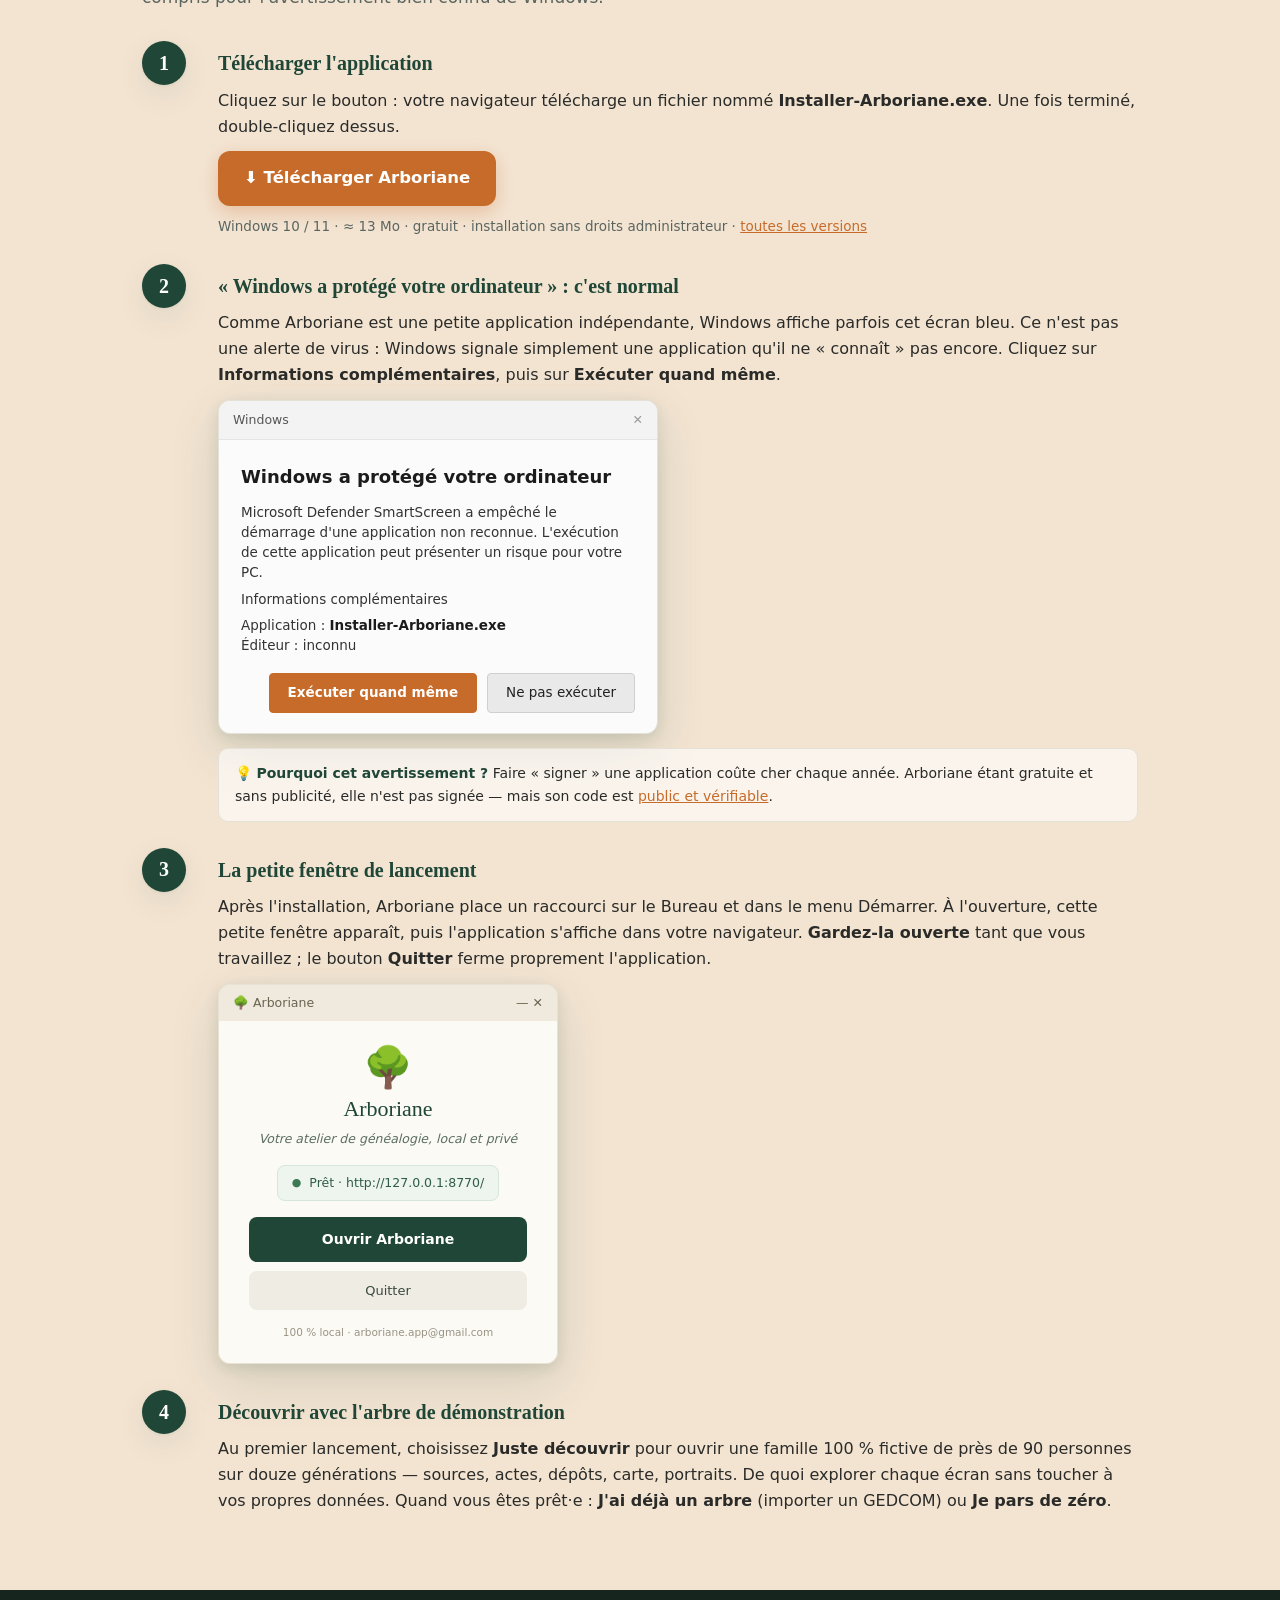
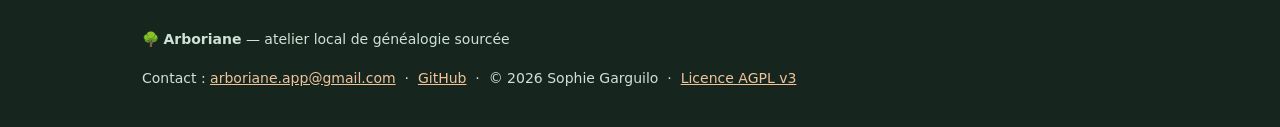
==== commit 10948019: "Page : version 1.10.0" ====
--- a/docs/index.html
+++ b/docs/index.html
@@ -183,7 +183,7 @@
       <a class="cta cta-primaire" href="https://github.com/sophiegarguilo-star/arboriane/releases/latest/download/Installer-Arboriane.exe">⬇ Télécharger pour Windows</a>
       <a class="cta cta-secondaire" href="#telecharger">Comment ça s'installe ?</a>
     </div>
-    <p class="cta-note">Windows · gratuit · ≈ 13 Mo · version <span class="version-arboriane">1.9.10</span> &nbsp;·&nbsp;
+    <p class="cta-note">Windows · gratuit · ≈ 13 Mo · version <span class="version-arboriane">1.10.0</span> &nbsp;·&nbsp;
       <a href="https://github.com/sophiegarguilo-star/arboriane" style="color:#f0c39a">code source sur GitHub</a></p>
     <!-- Le dire franchement vaut mieux que laisser Windows le dire à notre place. -->
     <p class="cta-note" style="margin-top:6px">L'installateur n'est pas signé : Windows affichera
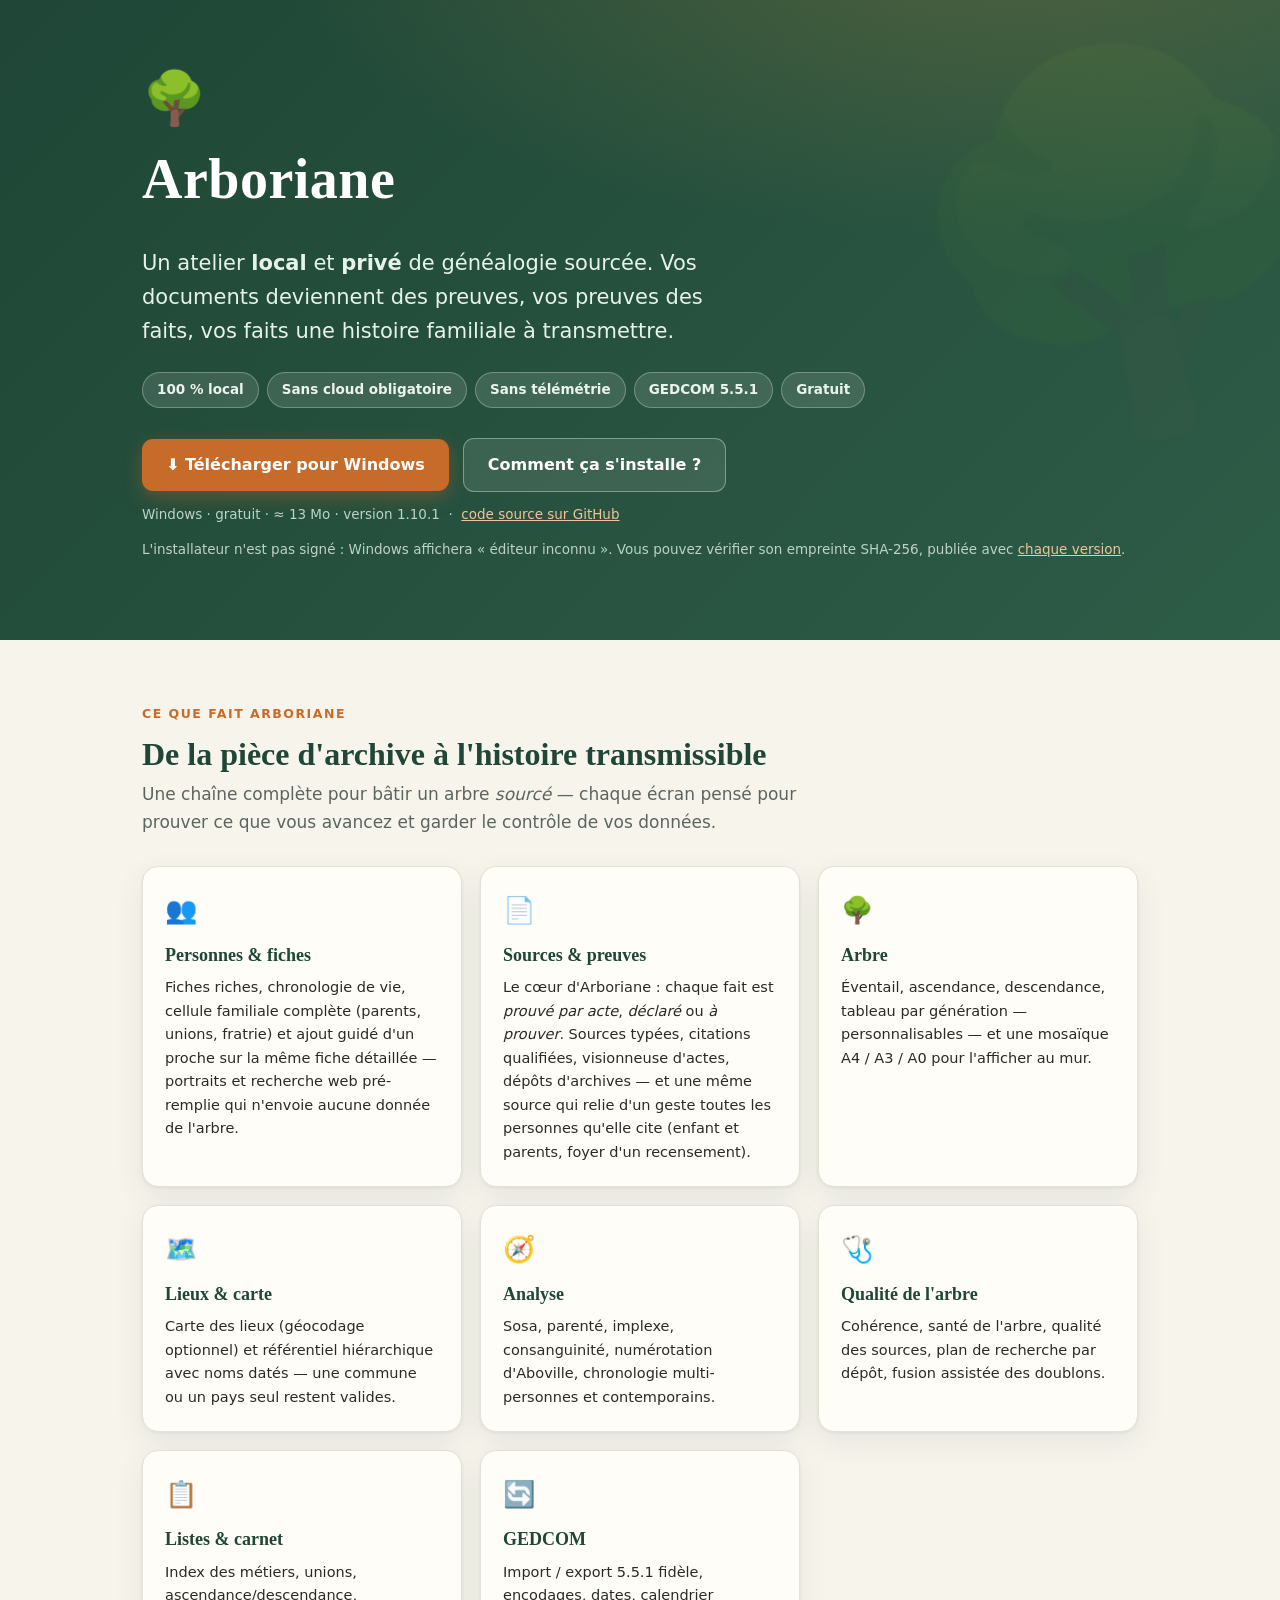
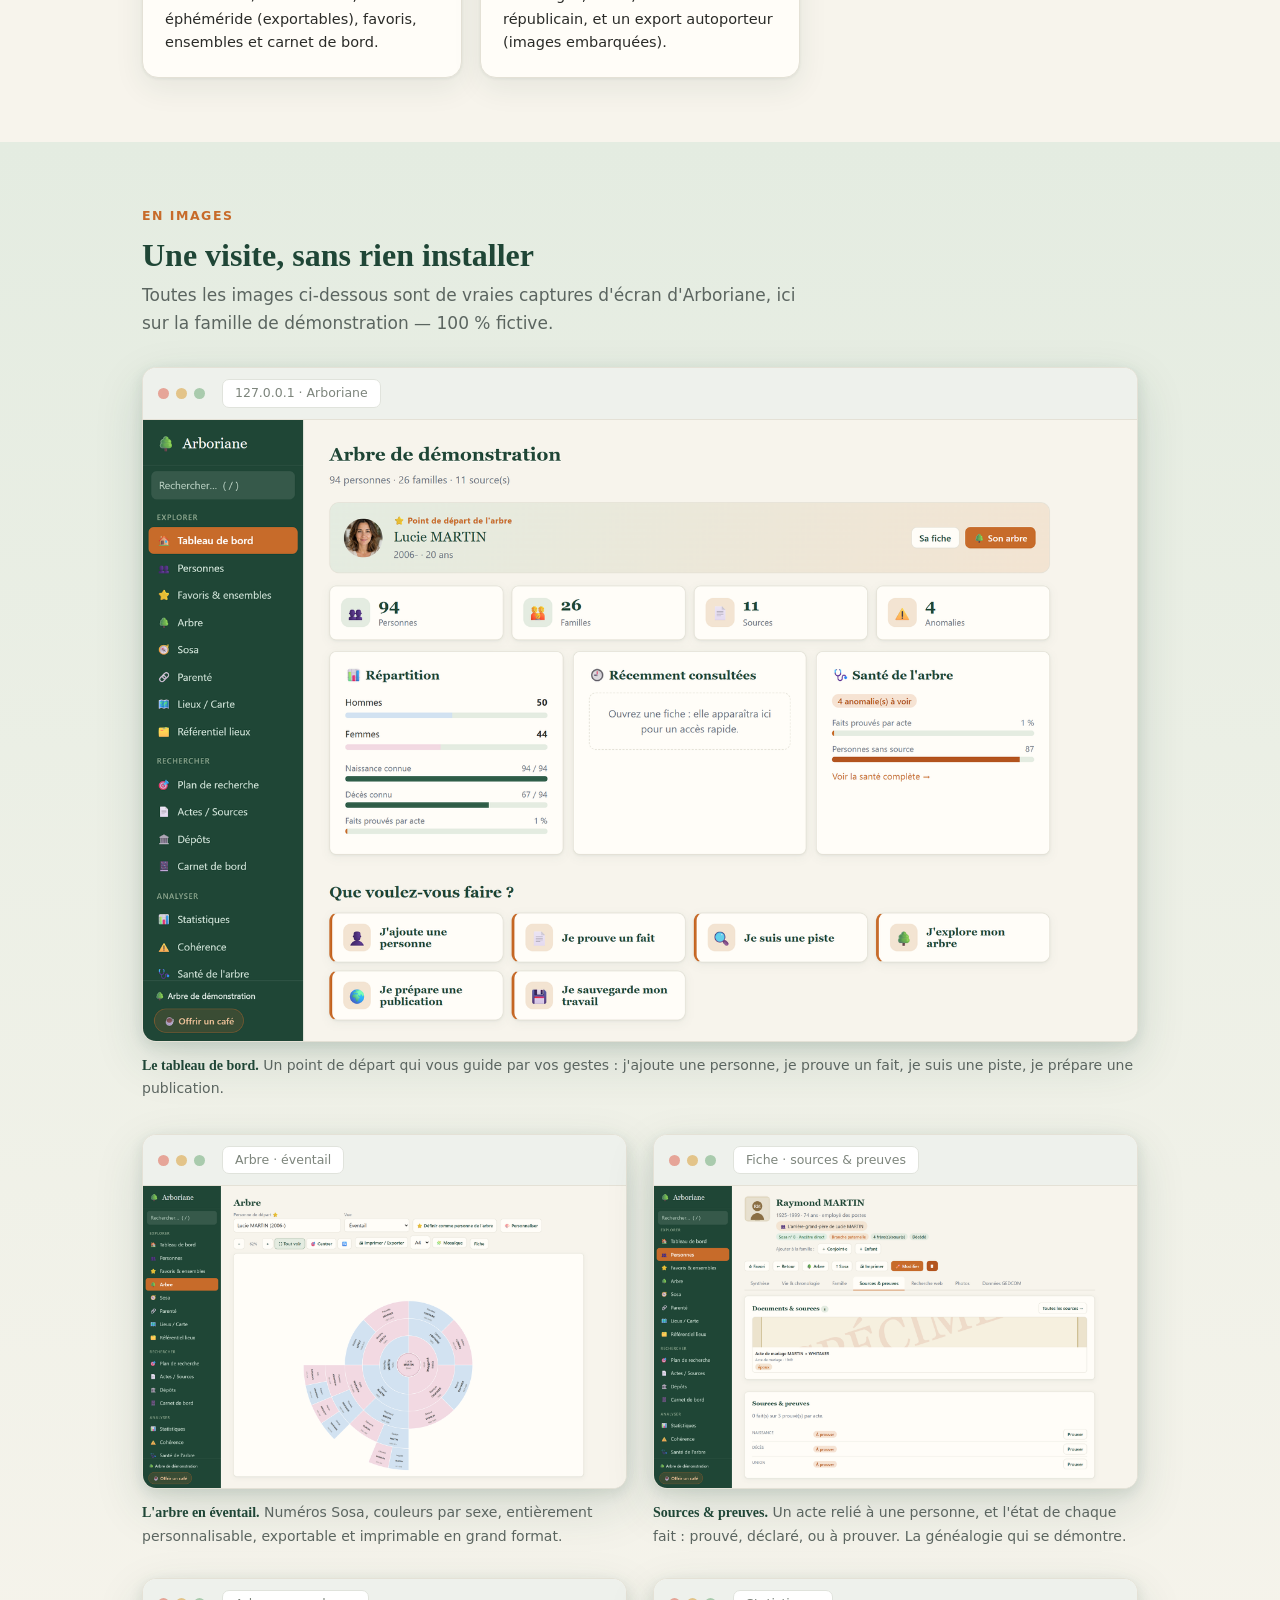
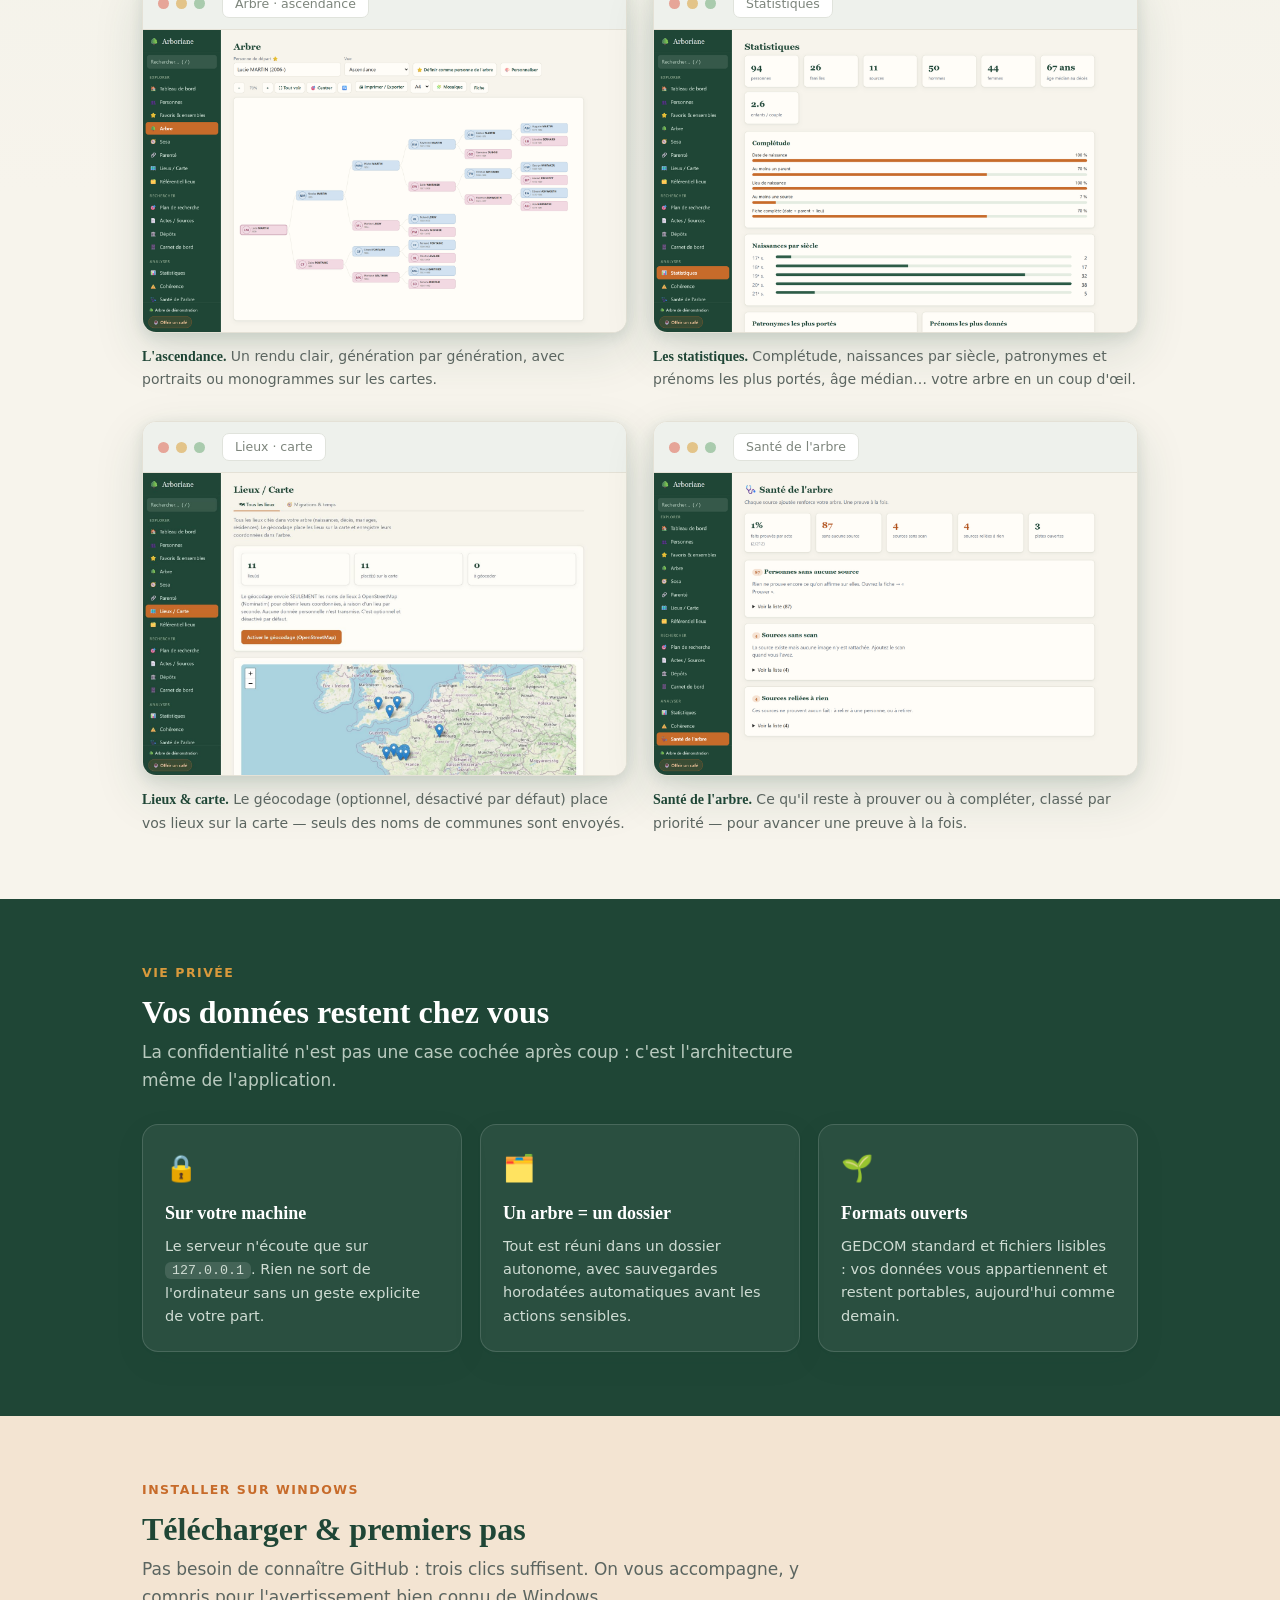
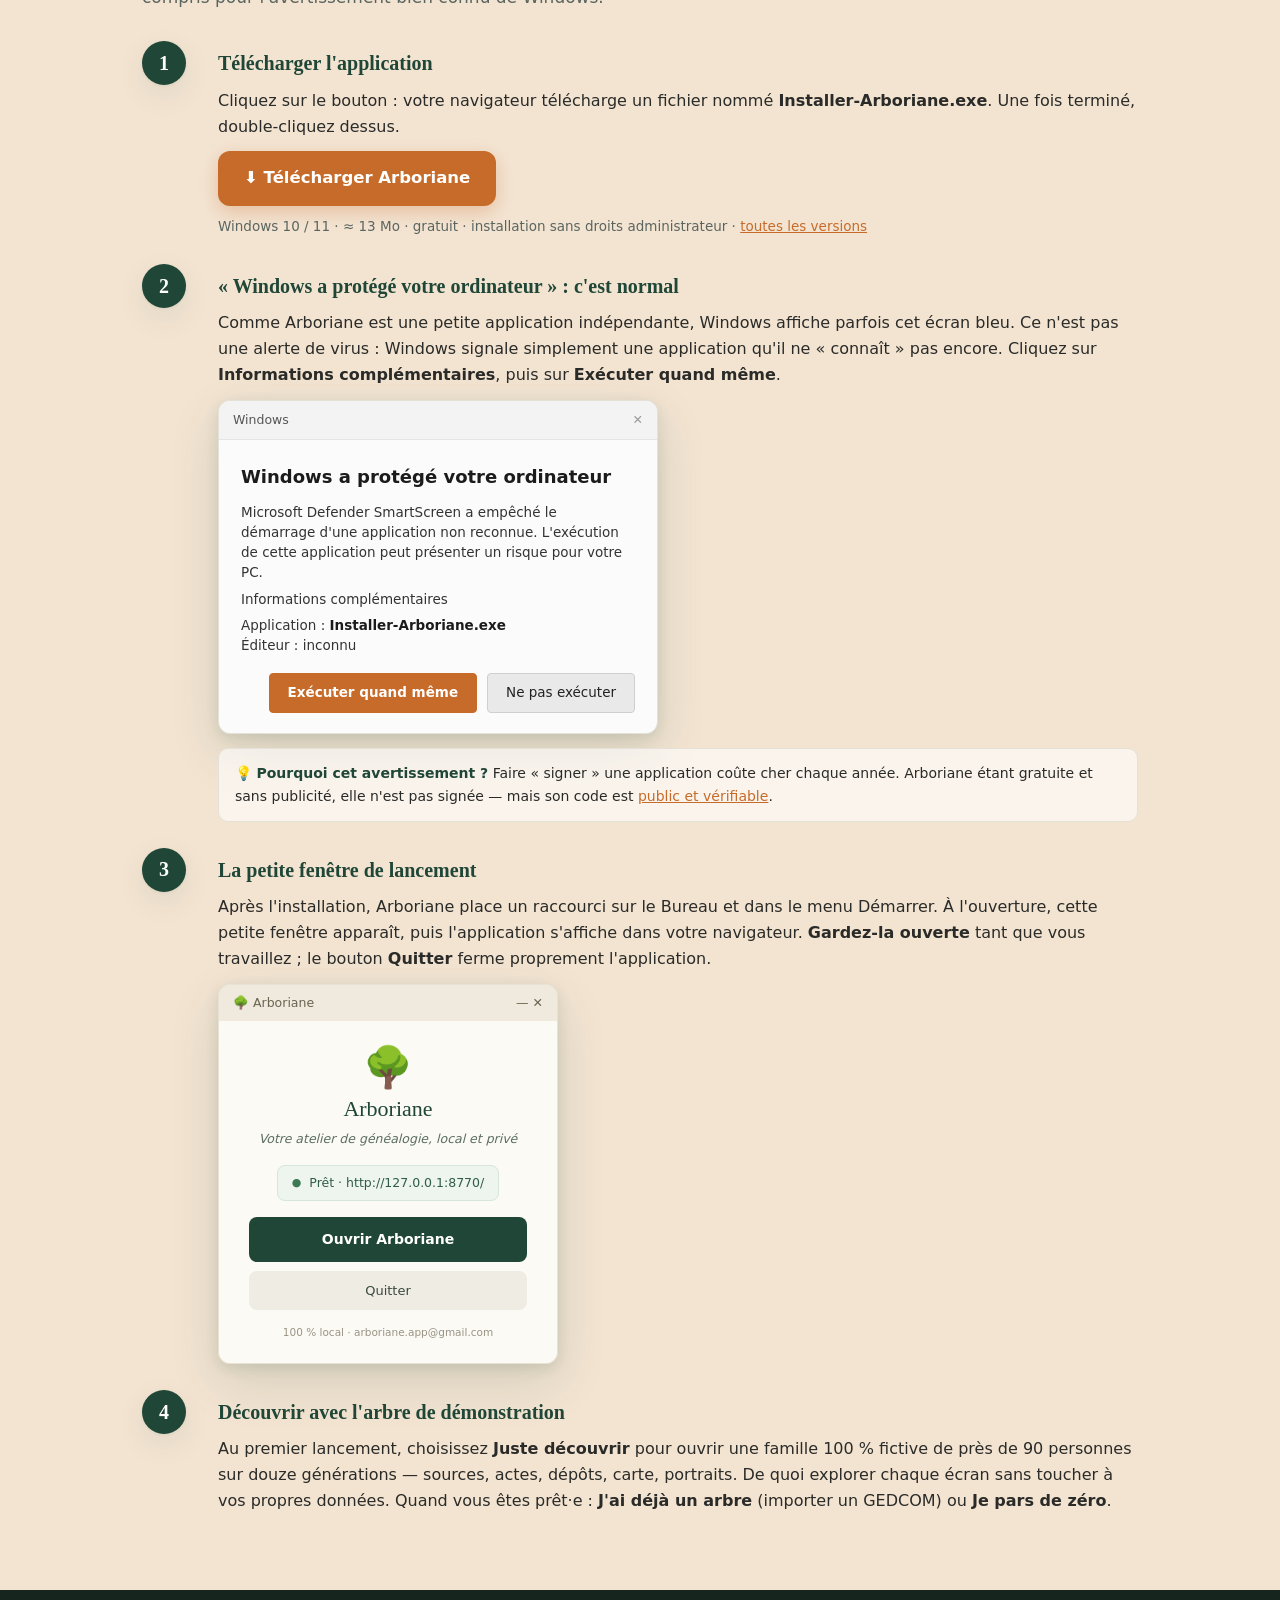
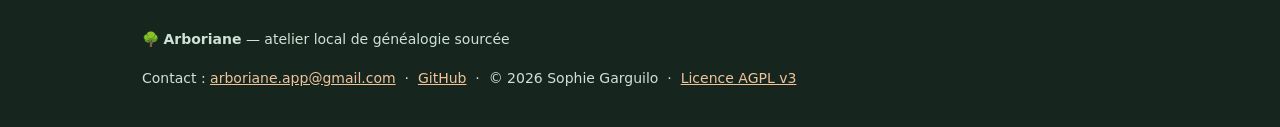
==== commit 4b30c002: "Page : version 1.10.1" ====
--- a/docs/index.html
+++ b/docs/index.html
@@ -183,7 +183,7 @@
       <a class="cta cta-primaire" href="https://github.com/sophiegarguilo-star/arboriane/releases/latest/download/Installer-Arboriane.exe">⬇ Télécharger pour Windows</a>
       <a class="cta cta-secondaire" href="#telecharger">Comment ça s'installe ?</a>
     </div>
-    <p class="cta-note">Windows · gratuit · ≈ 13 Mo · version <span class="version-arboriane">1.10.0</span> &nbsp;·&nbsp;
+    <p class="cta-note">Windows · gratuit · ≈ 13 Mo · version <span class="version-arboriane">1.10.1</span> &nbsp;·&nbsp;
       <a href="https://github.com/sophiegarguilo-star/arboriane" style="color:#f0c39a">code source sur GitHub</a></p>
     <!-- Le dire franchement vaut mieux que laisser Windows le dire à notre place. -->
     <p class="cta-note" style="margin-top:6px">L'installateur n'est pas signé : Windows affichera
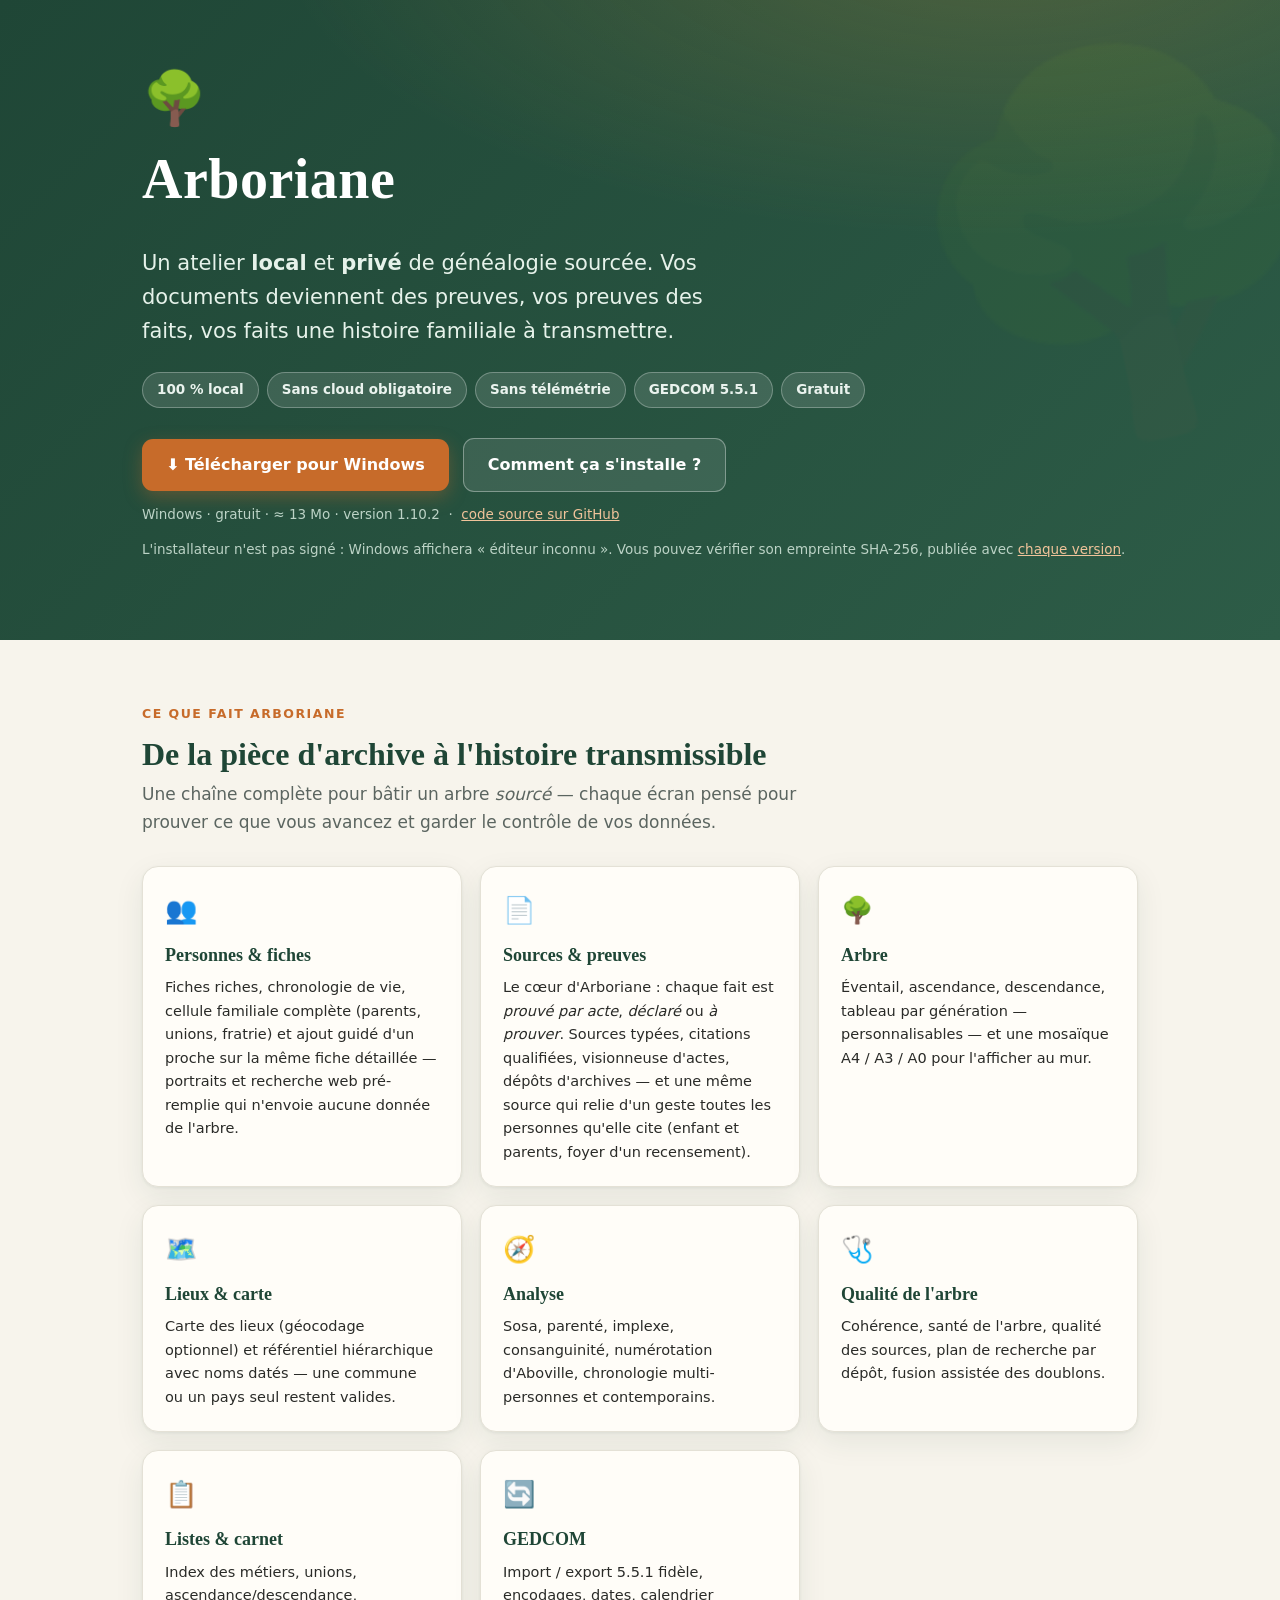
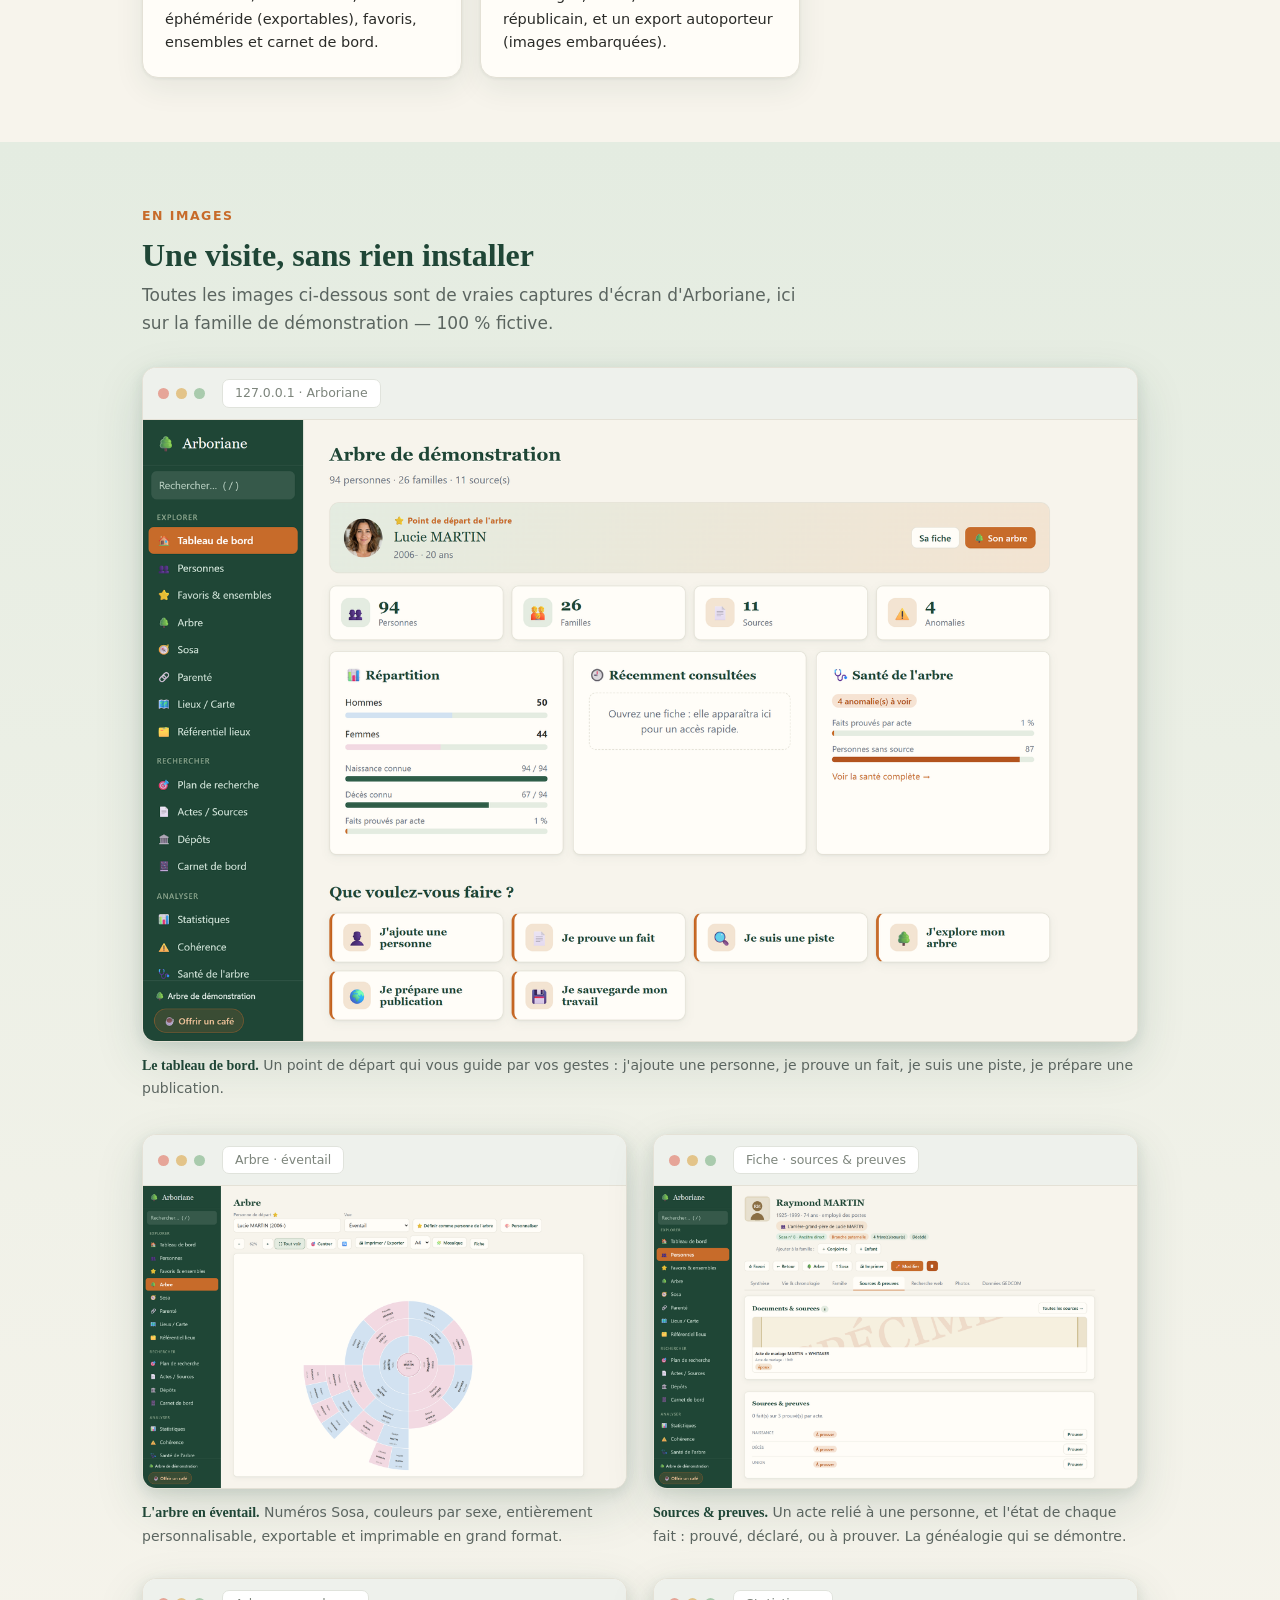
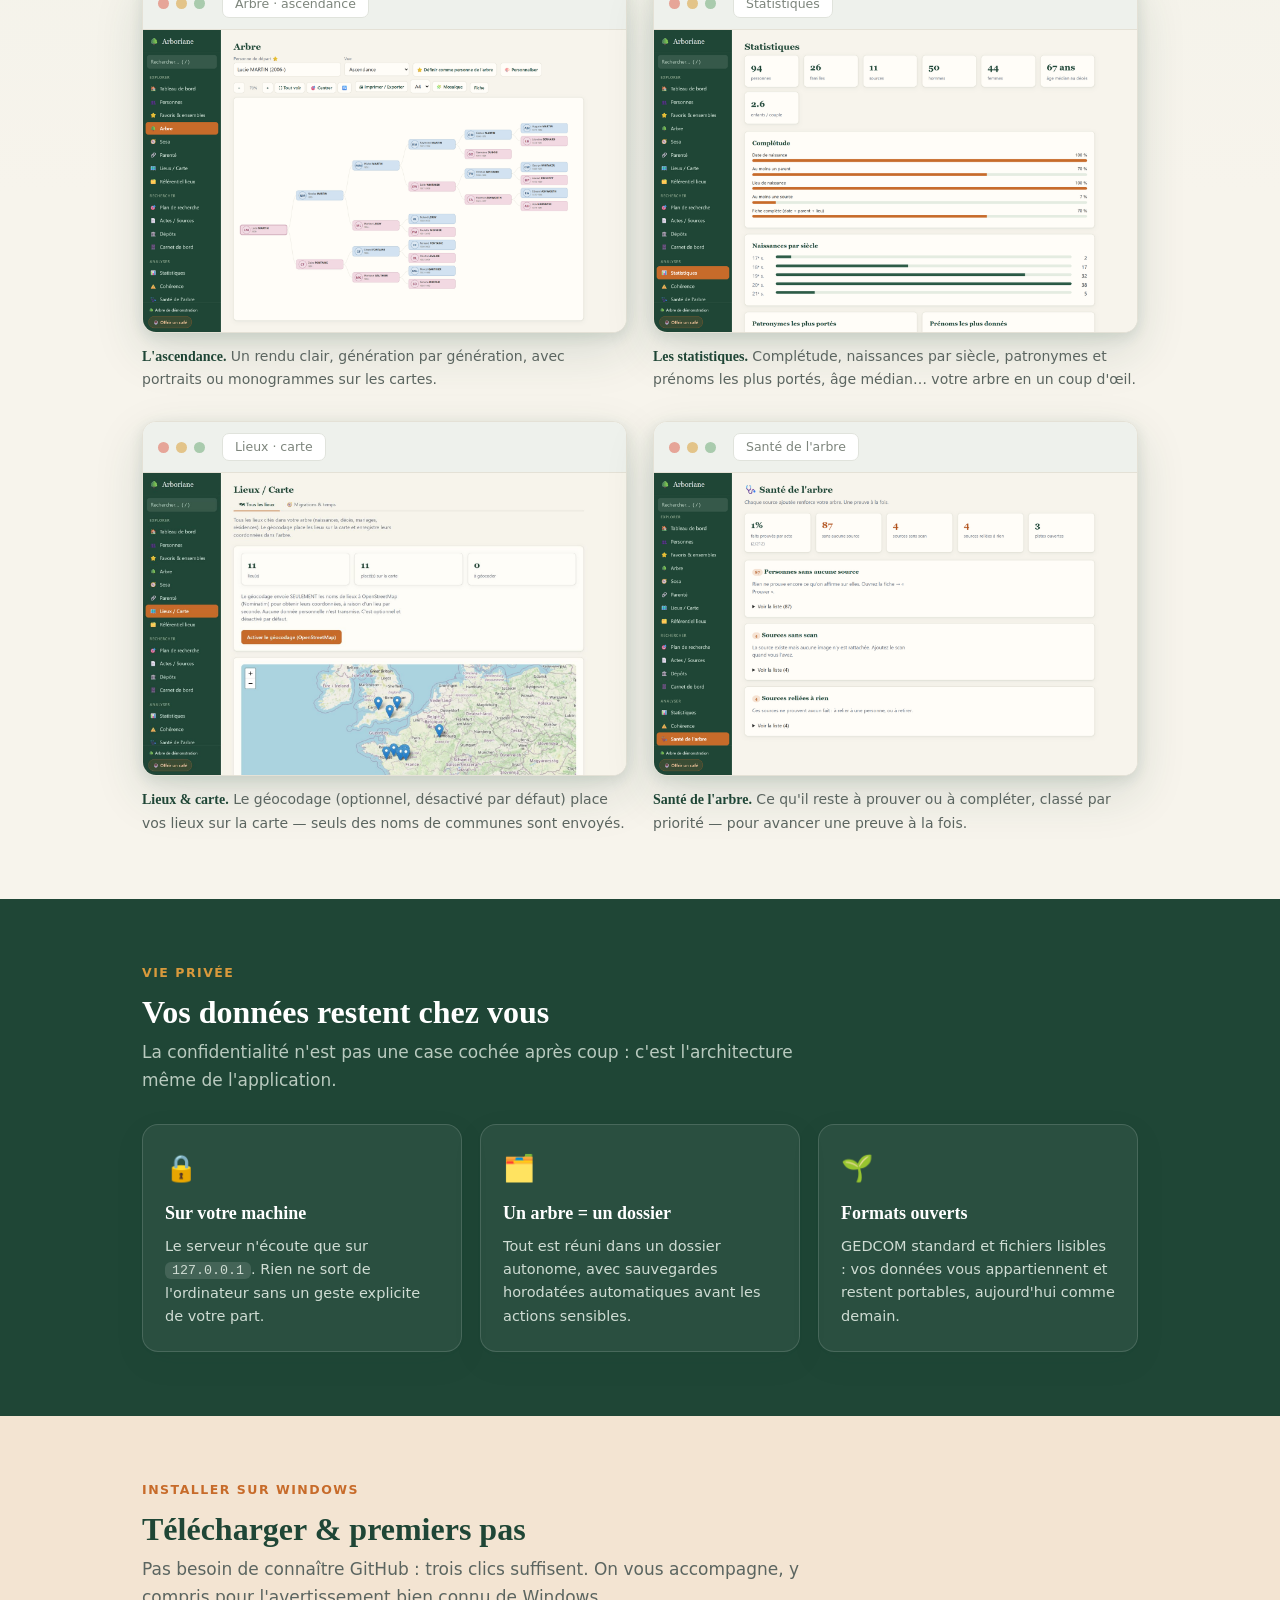
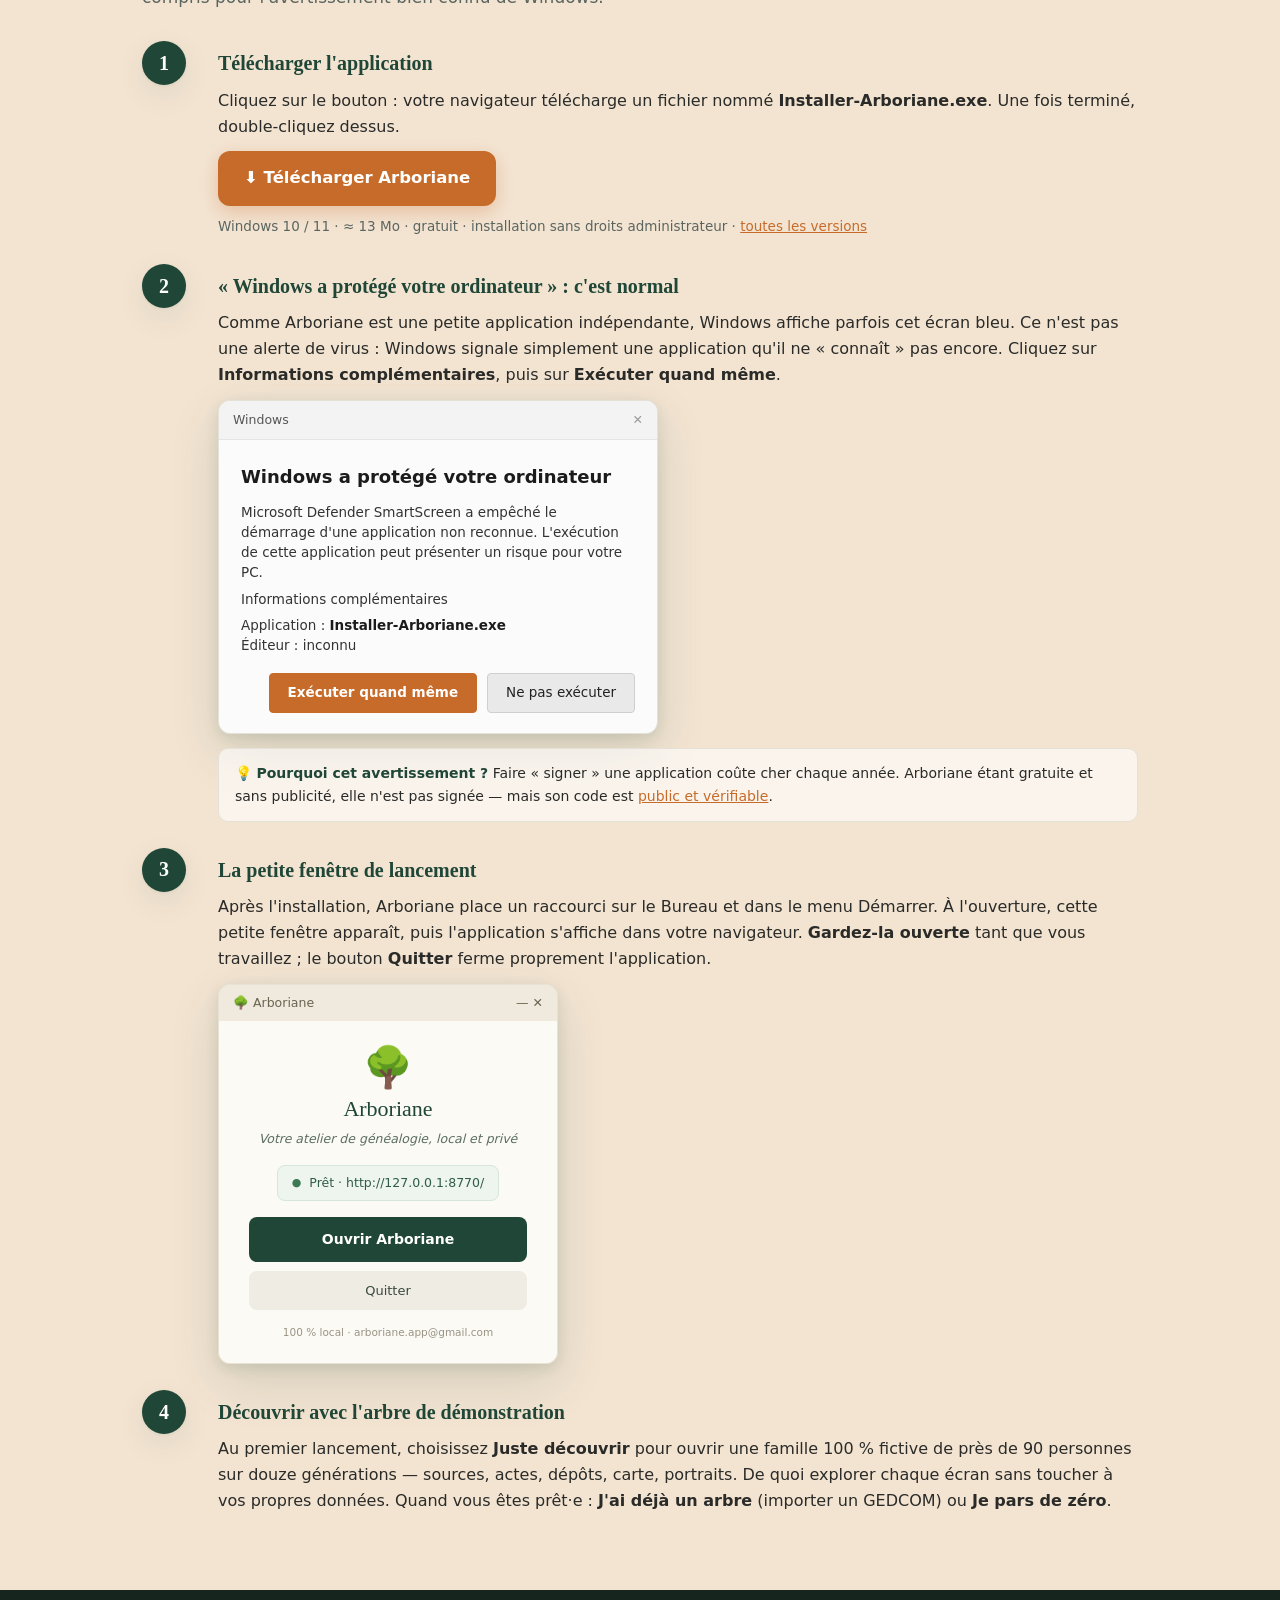
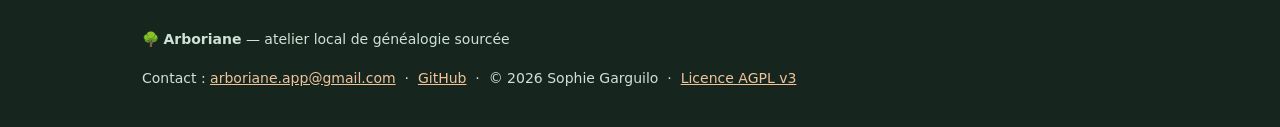
==== commit 0bd3b8c0: "Page : version 1.10.2" ====
--- a/docs/index.html
+++ b/docs/index.html
@@ -183,7 +183,7 @@
       <a class="cta cta-primaire" href="https://github.com/sophiegarguilo-star/arboriane/releases/latest/download/Installer-Arboriane.exe">⬇ Télécharger pour Windows</a>
       <a class="cta cta-secondaire" href="#telecharger">Comment ça s'installe ?</a>
     </div>
-    <p class="cta-note">Windows · gratuit · ≈ 13 Mo · version <span class="version-arboriane">1.10.1</span> &nbsp;·&nbsp;
+    <p class="cta-note">Windows · gratuit · ≈ 13 Mo · version <span class="version-arboriane">1.10.2</span> &nbsp;·&nbsp;
       <a href="https://github.com/sophiegarguilo-star/arboriane" style="color:#f0c39a">code source sur GitHub</a></p>
     <!-- Le dire franchement vaut mieux que laisser Windows le dire à notre place. -->
     <p class="cta-note" style="margin-top:6px">L'installateur n'est pas signé : Windows affichera
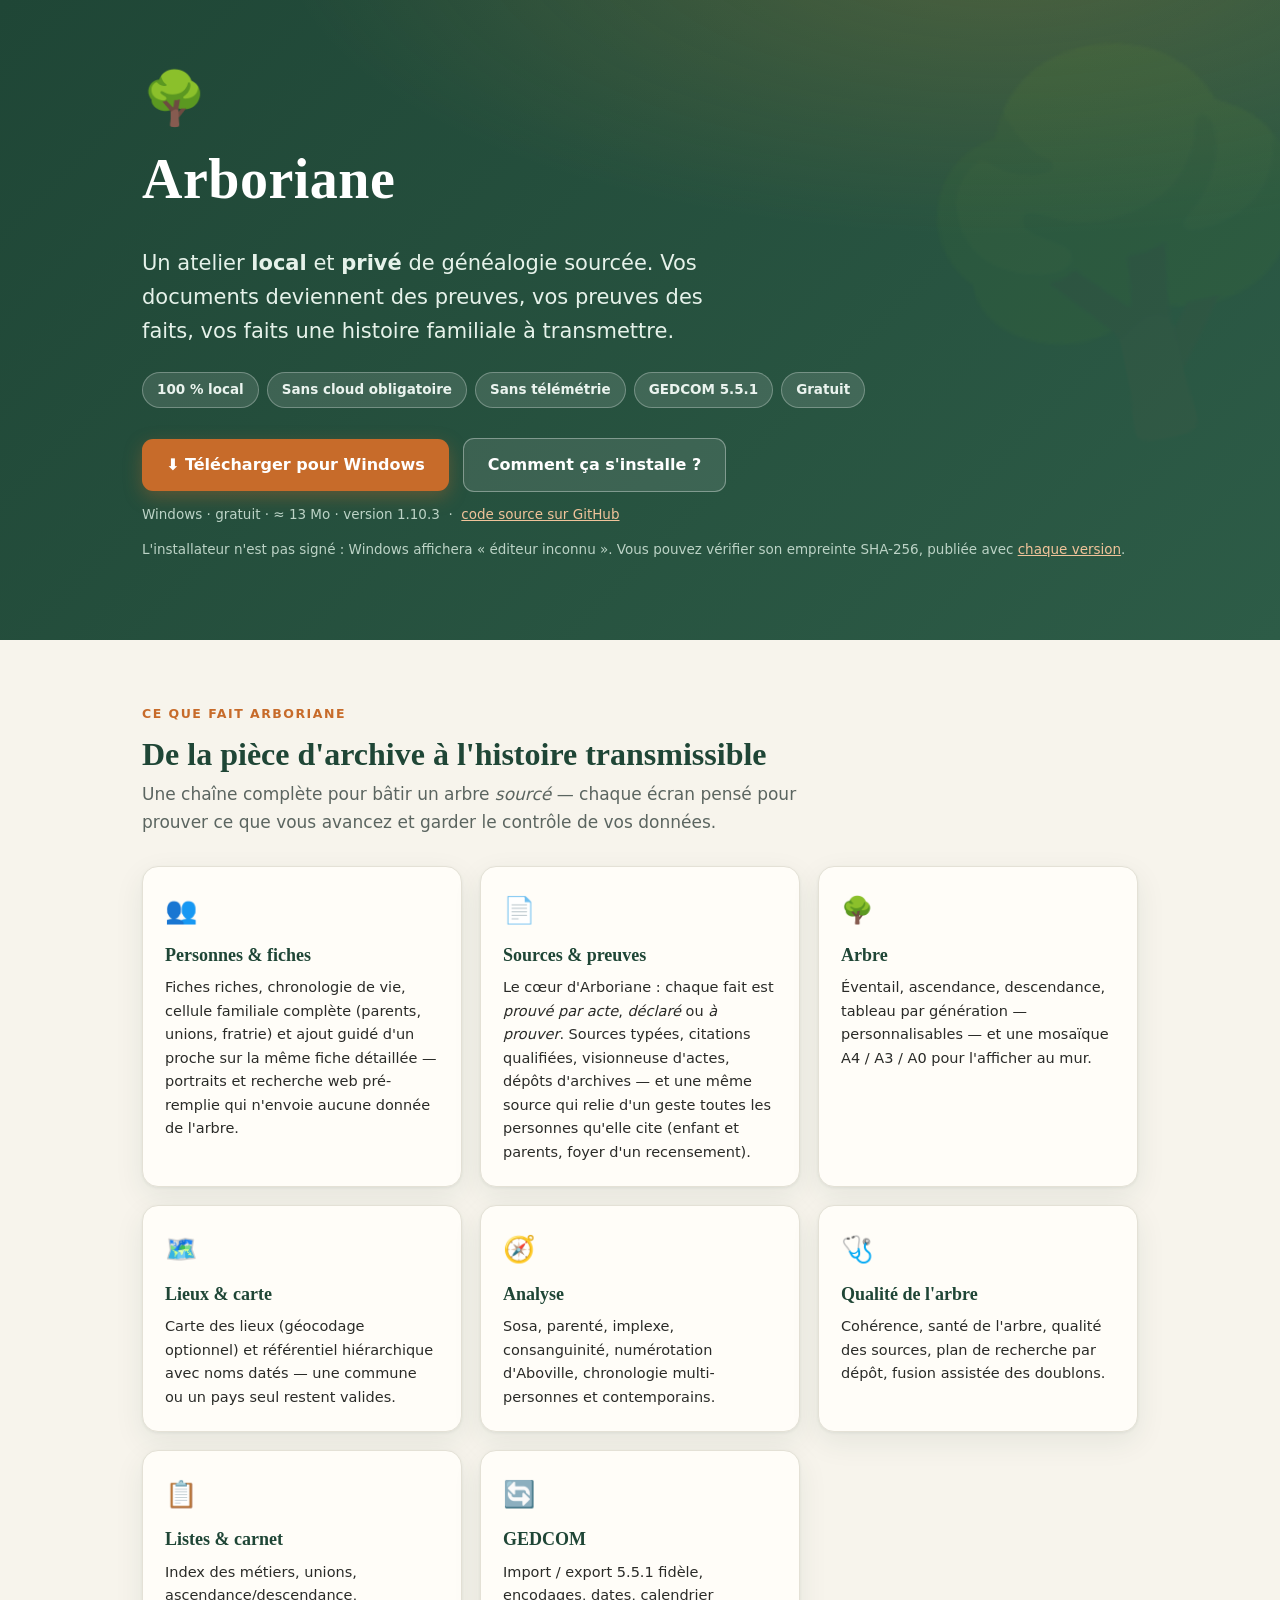
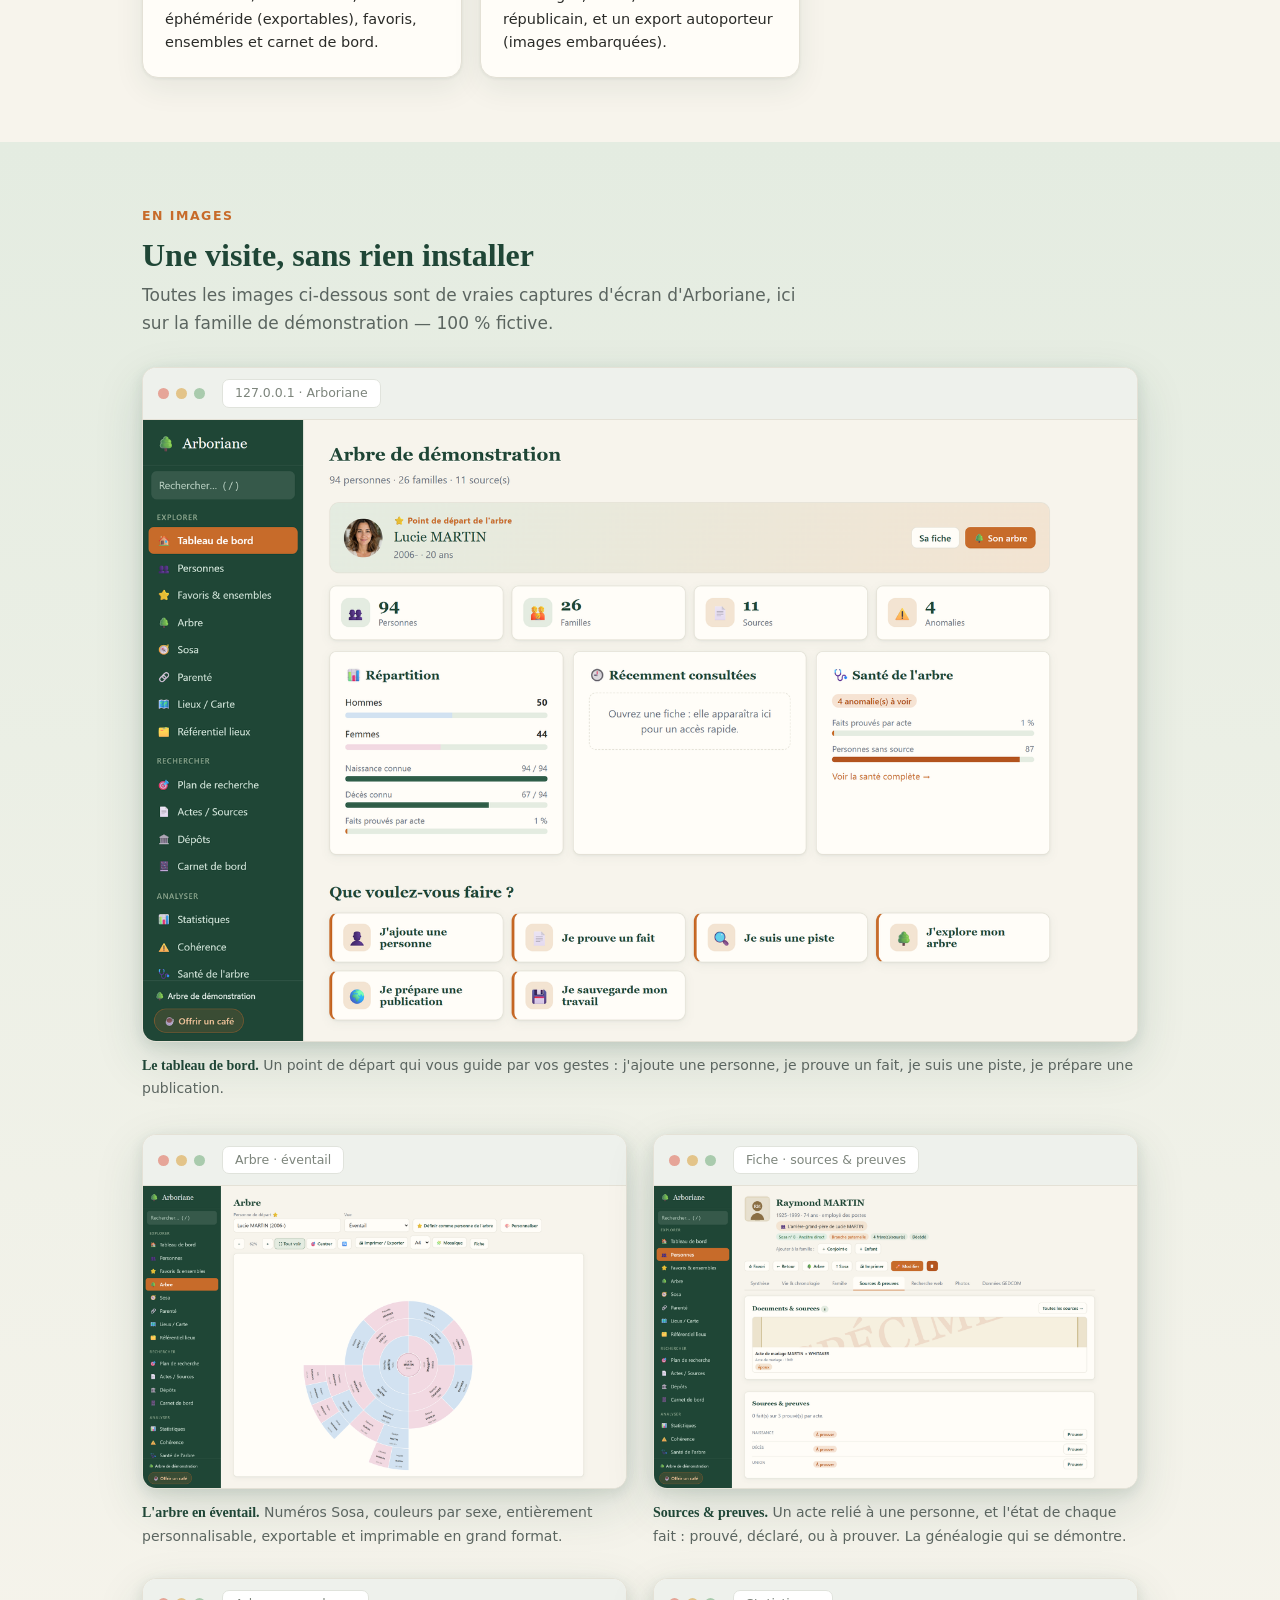
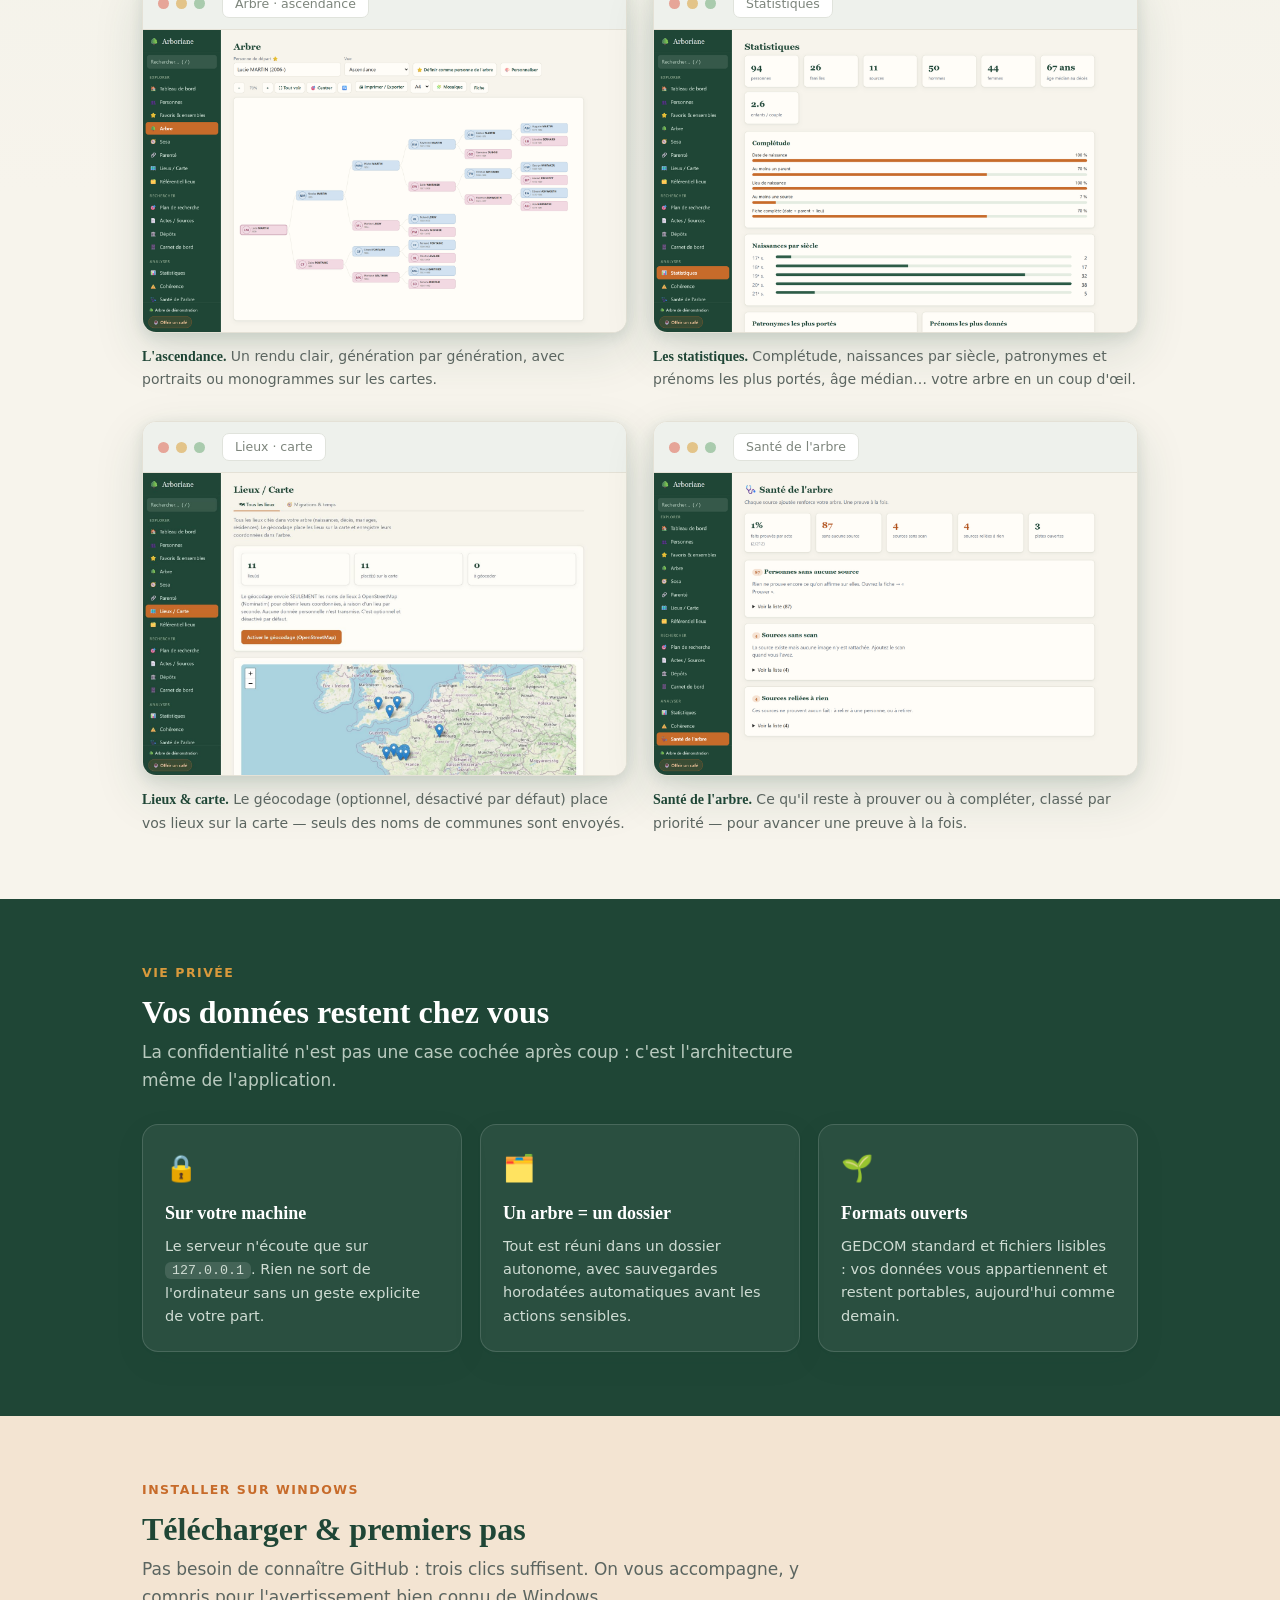
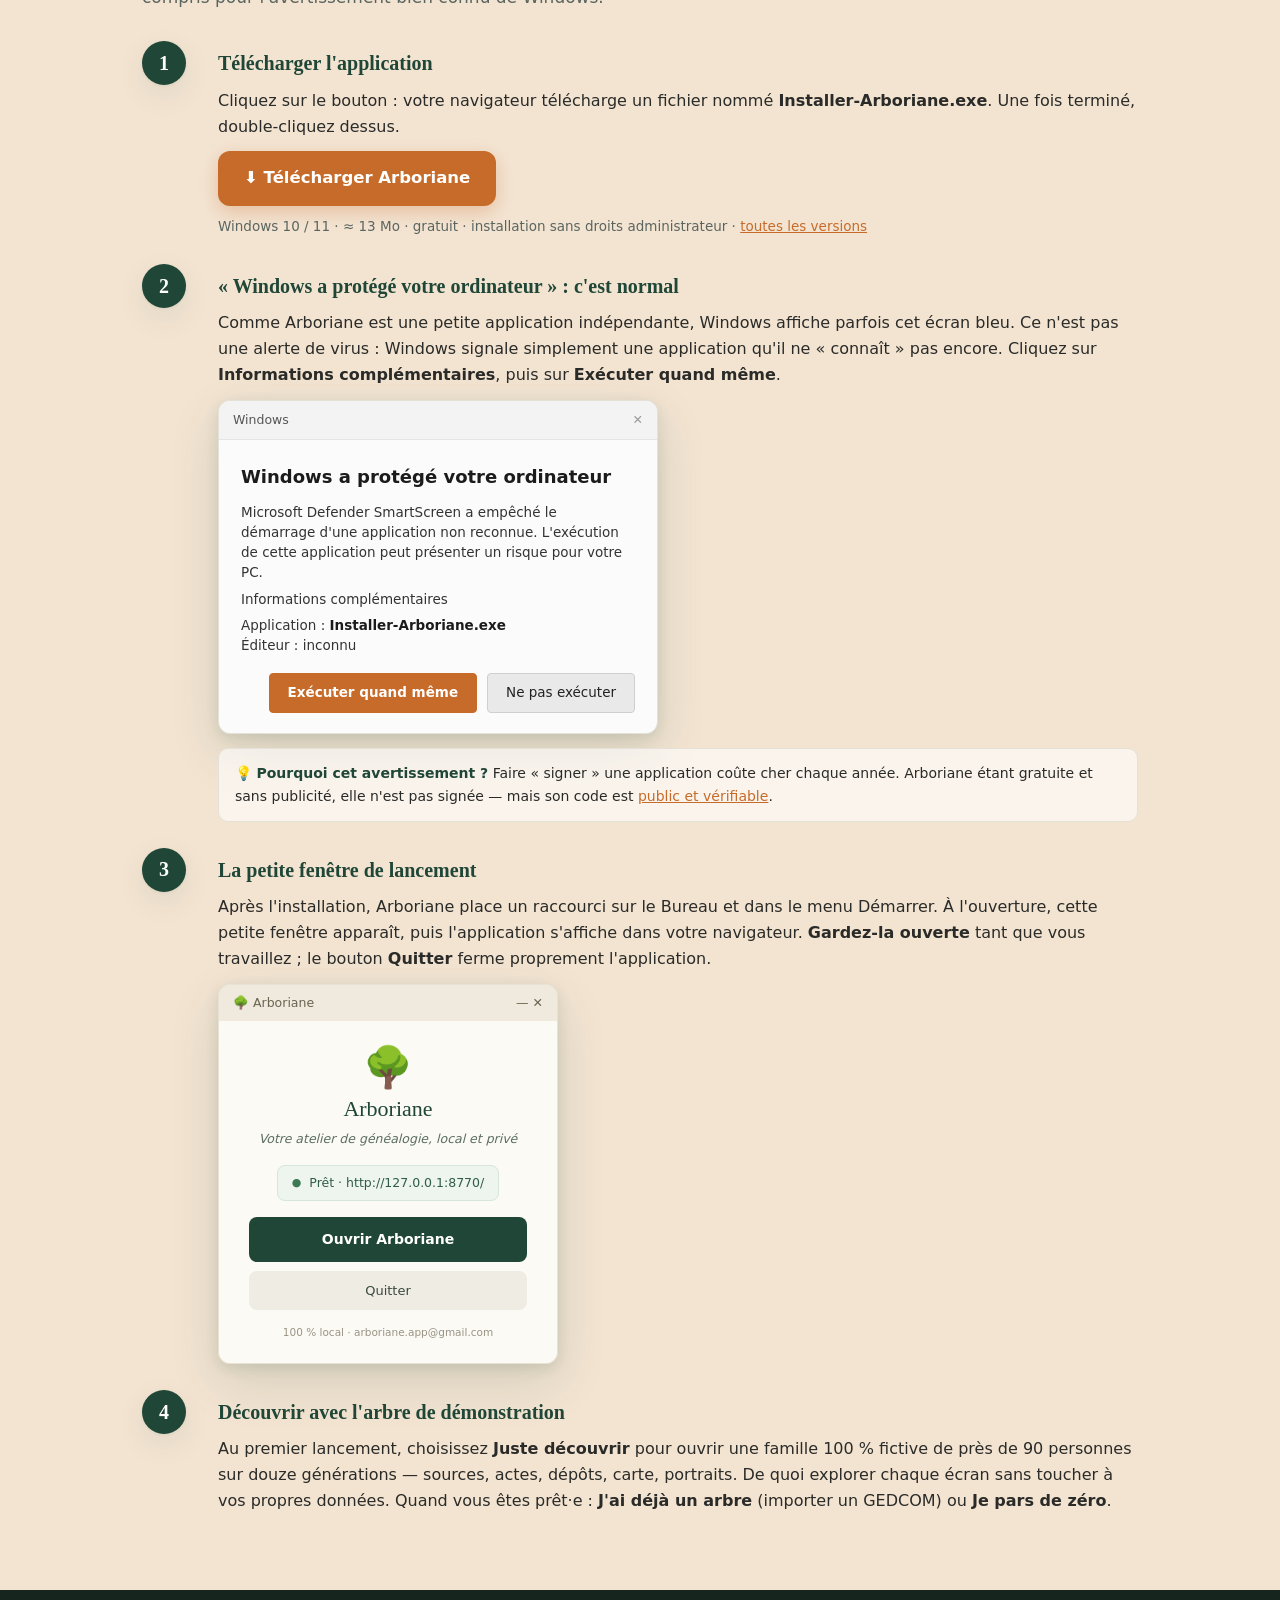
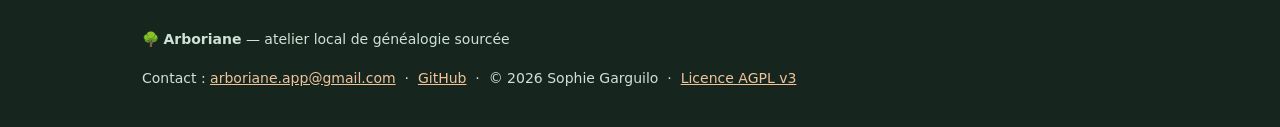
==== commit 506ba06b: "Page : version 1.10.3" ====
--- a/docs/index.html
+++ b/docs/index.html
@@ -183,7 +183,7 @@
       <a class="cta cta-primaire" href="https://github.com/sophiegarguilo-star/arboriane/releases/latest/download/Installer-Arboriane.exe">⬇ Télécharger pour Windows</a>
       <a class="cta cta-secondaire" href="#telecharger">Comment ça s'installe ?</a>
     </div>
-    <p class="cta-note">Windows · gratuit · ≈ 13 Mo · version <span class="version-arboriane">1.10.2</span> &nbsp;·&nbsp;
+    <p class="cta-note">Windows · gratuit · ≈ 13 Mo · version <span class="version-arboriane">1.10.3</span> &nbsp;·&nbsp;
       <a href="https://github.com/sophiegarguilo-star/arboriane" style="color:#f0c39a">code source sur GitHub</a></p>
     <!-- Le dire franchement vaut mieux que laisser Windows le dire à notre place. -->
     <p class="cta-note" style="margin-top:6px">L'installateur n'est pas signé : Windows affichera
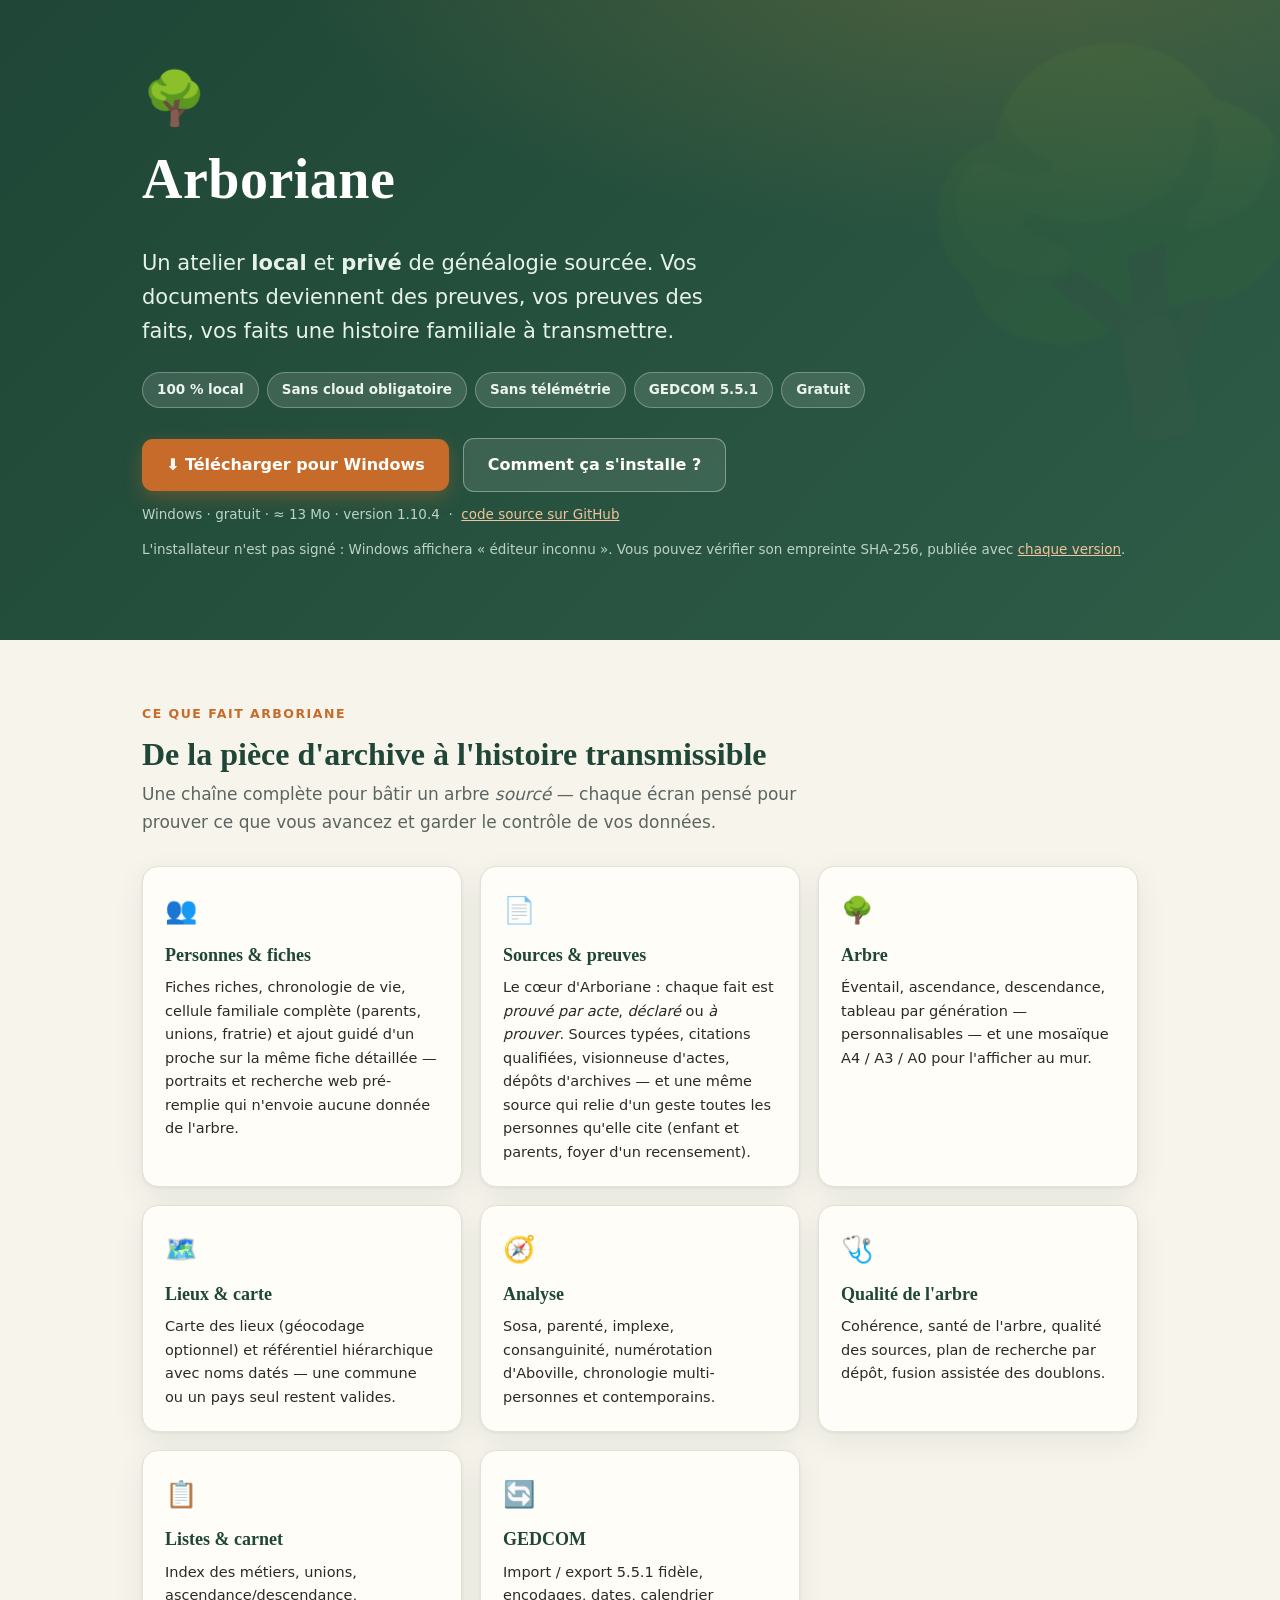
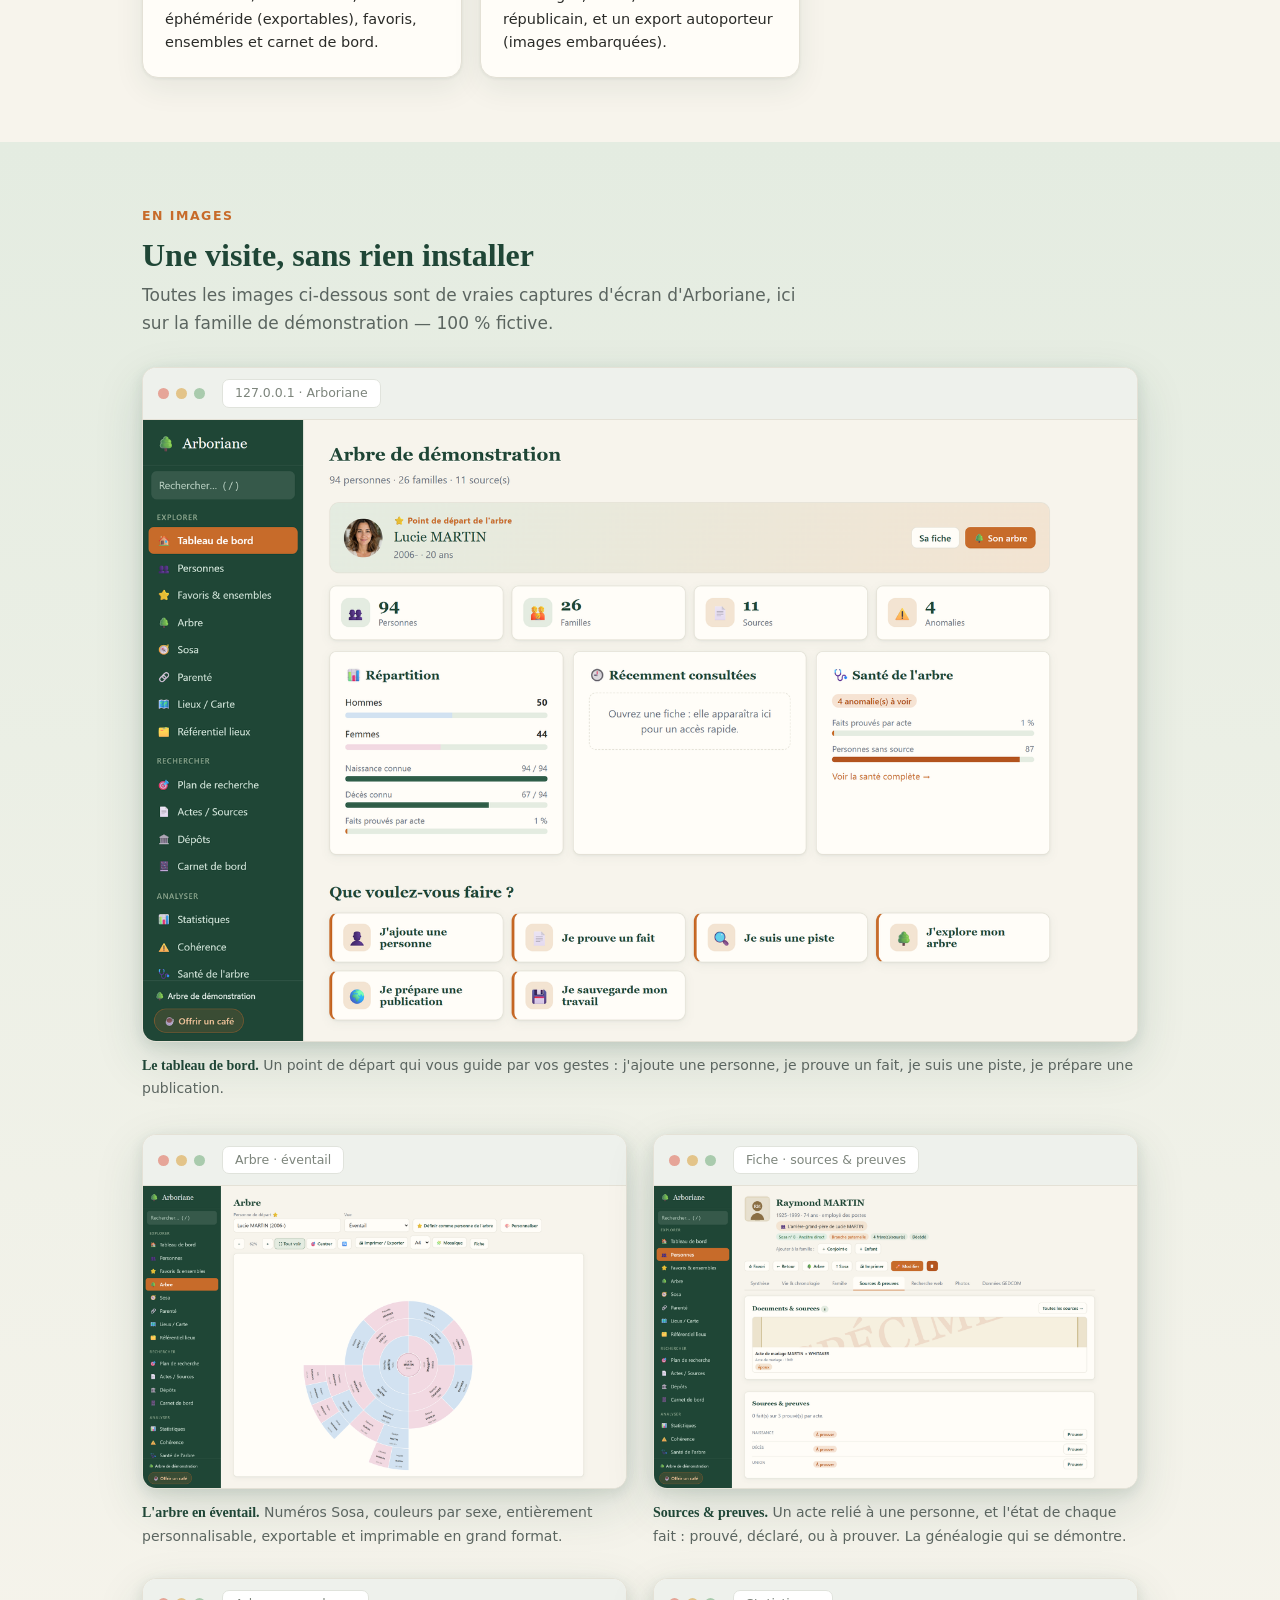
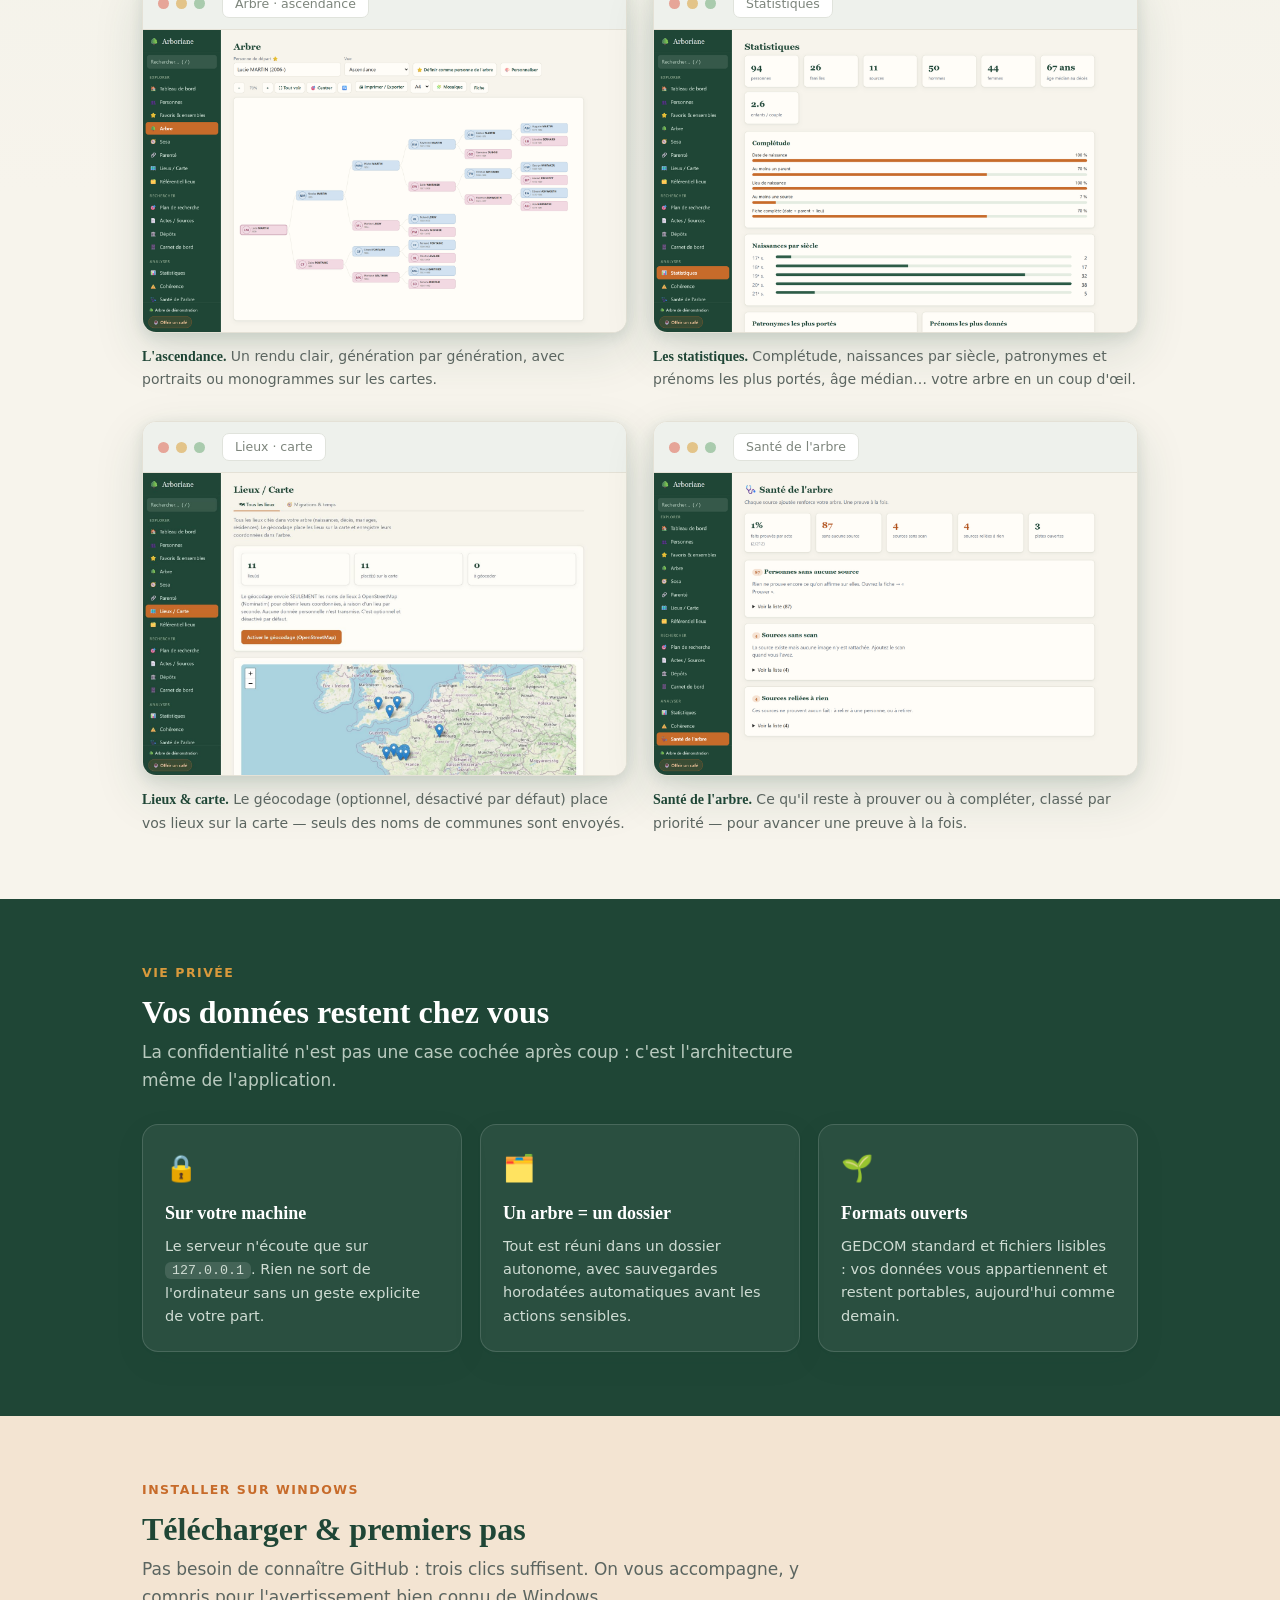
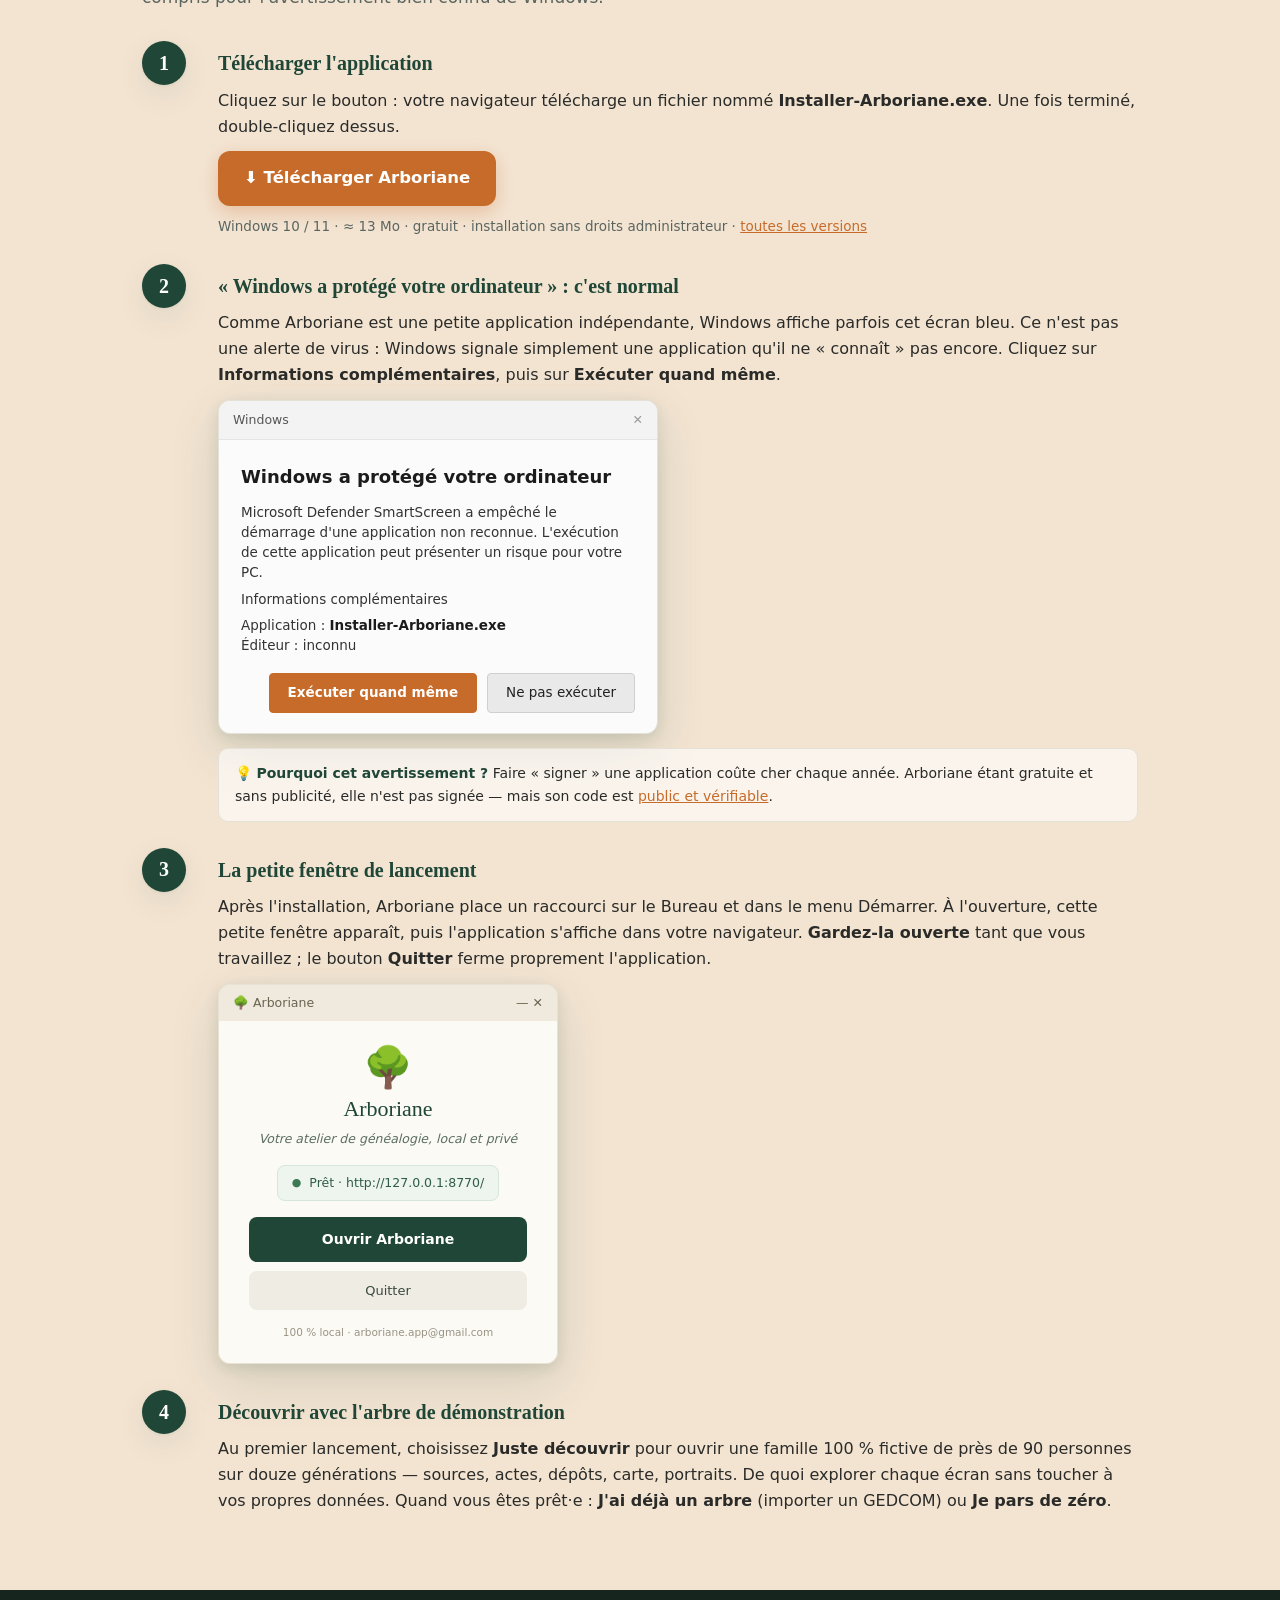
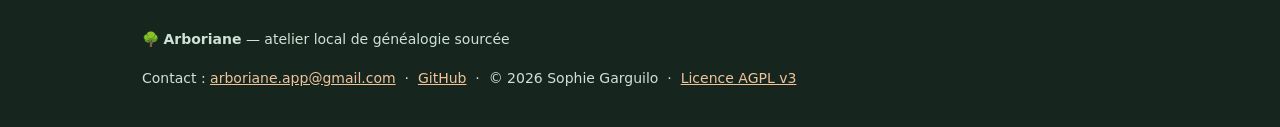
==== commit 7b4b09aa: "Page : version 1.10.4" ====
--- a/docs/index.html
+++ b/docs/index.html
@@ -183,7 +183,7 @@
       <a class="cta cta-primaire" href="https://github.com/sophiegarguilo-star/arboriane/releases/latest/download/Installer-Arboriane.exe">⬇ Télécharger pour Windows</a>
       <a class="cta cta-secondaire" href="#telecharger">Comment ça s'installe ?</a>
     </div>
-    <p class="cta-note">Windows · gratuit · ≈ 13 Mo · version <span class="version-arboriane">1.10.3</span> &nbsp;·&nbsp;
+    <p class="cta-note">Windows · gratuit · ≈ 13 Mo · version <span class="version-arboriane">1.10.4</span> &nbsp;·&nbsp;
       <a href="https://github.com/sophiegarguilo-star/arboriane" style="color:#f0c39a">code source sur GitHub</a></p>
     <!-- Le dire franchement vaut mieux que laisser Windows le dire à notre place. -->
     <p class="cta-note" style="margin-top:6px">L'installateur n'est pas signé : Windows affichera
